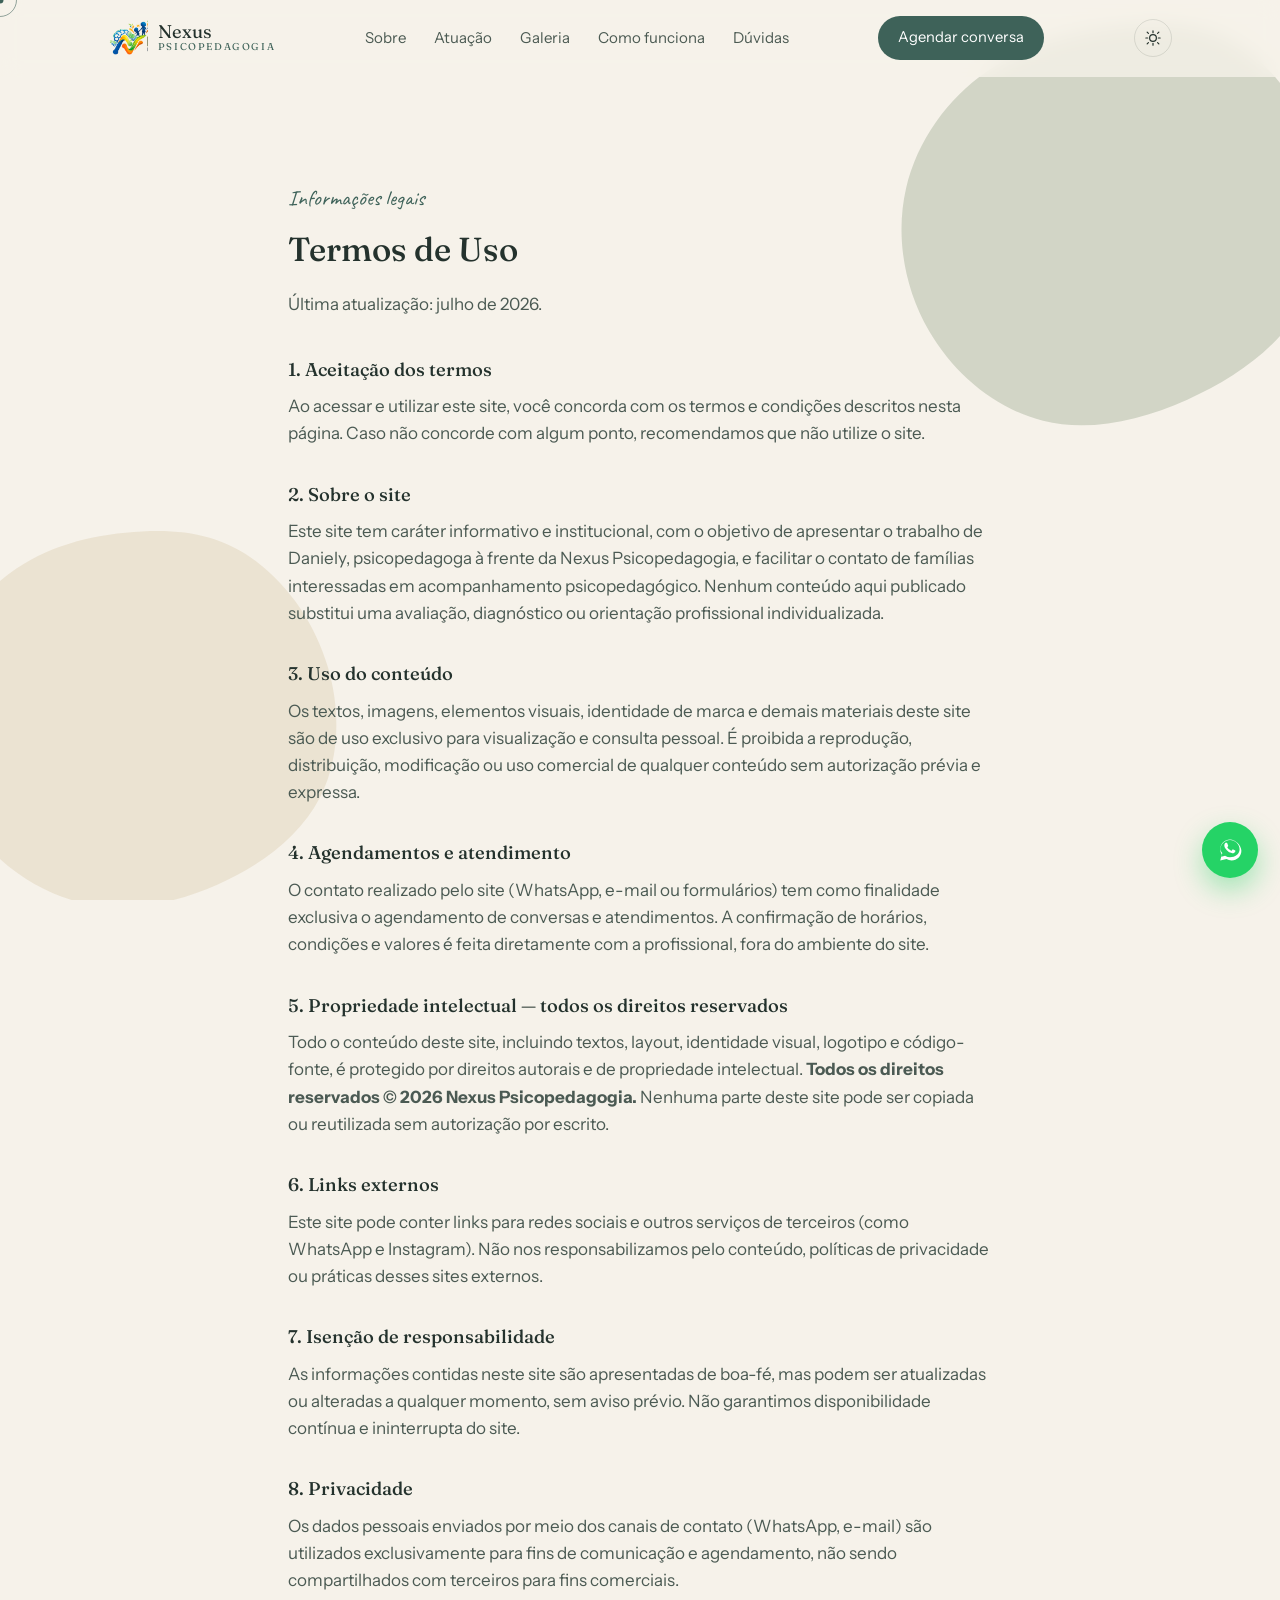
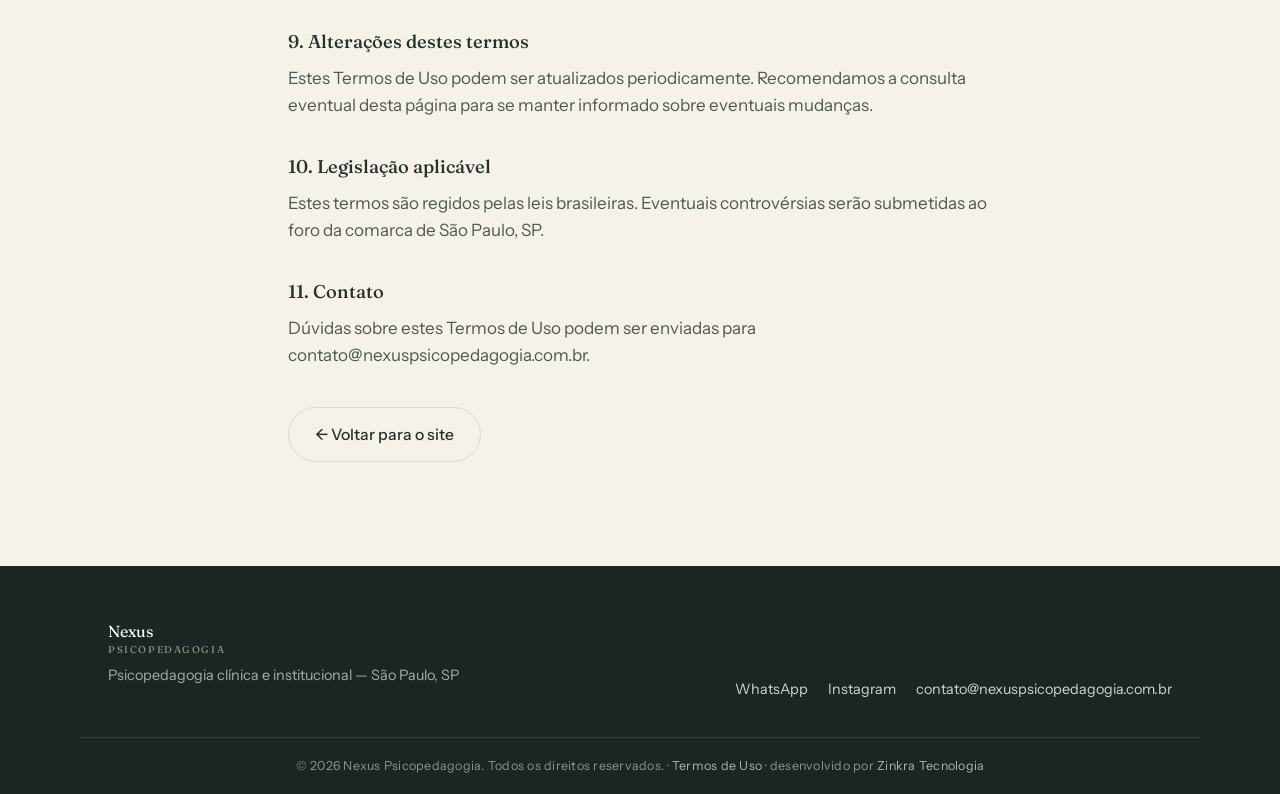
==== termos-de-uso.html @ b76c06e4 "Primeira versão do site institucional Nexus Psicopedagogia Landing page completa com Hero 3D (Three." ====
<!DOCTYPE html>
<html lang="pt-BR">
<head>
<meta charset="UTF-8">
<meta name="viewport" content="width=device-width, initial-scale=1.0">
<title>Termos de Uso | Nexus Psicopedagogia</title>
<meta name="description" content="Termos de uso e direitos reservados do site Nexus Psicopedagogia.">
<meta name="robots" content="index, follow">
<link rel="canonical" href="https://www.nexuspsicopedagogia.com.br/termos-de-uso.html">
<meta name="theme-color" content="#4F7A5E">

<meta property="og:type" content="website">
<meta property="og:site_name" content="Nexus Psicopedagogia">
<meta property="og:locale" content="pt_BR">
<meta property="og:url" content="https://www.nexuspsicopedagogia.com.br/termos-de-uso.html">
<meta property="og:title" content="Termos de Uso | Nexus Psicopedagogia">
<meta property="og:description" content="Termos de uso e direitos reservados do site Nexus Psicopedagogia.">
<meta property="og:image" content="https://www.nexuspsicopedagogia.com.br/assets/og-image.jpg">

<meta name="twitter:card" content="summary_large_image">
<meta name="twitter:title" content="Termos de Uso | Nexus Psicopedagogia">
<meta name="twitter:description" content="Termos de uso e direitos reservados do site Nexus Psicopedagogia.">
<meta name="twitter:image" content="https://www.nexuspsicopedagogia.com.br/assets/og-image.jpg">

<link rel="icon" type="image/png" sizes="32x32" href="assets/favicon-32.png">
<link rel="icon" type="image/png" sizes="16x16" href="assets/favicon-16.png">
<link rel="apple-touch-icon" sizes="180x180" href="assets/favicon-180.png">
<link rel="manifest" href="manifest.json">

<link rel="preconnect" href="https://fonts.googleapis.com">
<link rel="preconnect" href="https://fonts.gstatic.com" crossorigin>
<link href="https://fonts.googleapis.com/css2?family=Fraunces:ital,opsz,wght@0,9..144,300;0,9..144,500;0,9..144,600;1,9..144,500&family=Instrument+Sans:wght@400;500;600&family=Caveat:wght@500;600&display=swap" rel="stylesheet">
<link rel="stylesheet" href="style.css">
</head>
<body>
<a class="skip-link" href="#topo">Pular para o conteúdo</a>

<!-- PRELOADER -->
<div class="preloader" id="preloader">
  <img class="preloader-mark" src="assets/nexus-icon.png" width="88" height="80" alt="">
  <div class="preloader-bar"><span id="preloader-fill"></span></div>
</div>

<!-- custom cursor -->
<div class="cursor-dot" id="cursorDot" aria-hidden="true"></div>
<div class="cursor-ring" id="cursorRing" aria-hidden="true"></div>

<!-- scroll progress -->
<div class="scroll-progress" id="scrollProgress" aria-hidden="true"></div>
<div class="bg-shapes" aria-hidden="true">
  <svg class="blob blob-a" viewBox="0 0 200 200" xmlns="http://www.w3.org/2000/svg">
    <path fill="currentColor" d="M45,-58.5C57.7,-49.5,66.4,-34.5,69.9,-18.3C73.4,-2.1,71.7,15.3,63.6,29.1C55.5,42.9,41,53.1,25.1,60.2C9.2,67.3,-8.1,71.3,-23.9,67.4C-39.7,63.5,-54,51.7,-62.6,36.9C-71.2,22.1,-74.1,4.3,-70.4,-11.7C-66.7,-27.7,-56.4,-42,-43.1,-51.2C-29.8,-60.4,-14.9,-64.5,1.6,-66.5C18.1,-68.5,32.3,-67.5,45,-58.5Z" transform="translate(100 100)" />
  </svg>
  <svg class="blob blob-b" viewBox="0 0 200 200" xmlns="http://www.w3.org/2000/svg">
    <path fill="currentColor" d="M39.5,-51.5C50.9,-42.8,59.6,-29.9,63.8,-15.3C68,-0.7,67.7,15.6,60.9,28.7C54.1,41.8,40.8,51.7,26.1,58.2C11.4,64.7,-4.7,67.8,-19.9,64.3C-35.1,60.8,-49.4,50.7,-58.5,36.9C-67.6,23.1,-71.5,5.6,-68.4,-10.3C-65.3,-26.2,-55.2,-40.5,-42.1,-49.2C-29,-57.9,-14.5,-61,0.6,-61.8C15.7,-62.6,28.1,-60.2,39.5,-51.5Z" transform="translate(100 100)" />
  </svg>
</div>

<!-- NAV -->
<header class="nav" id="nav">
  <div class="nav-inner">
    <a class="brand" href="index.html">
      <span class="brand-mark">
        <img src="assets/nexus-icon.png" width="40" height="36" alt="Nexus Psicopedagogia">
      </span>
      <span class="brand-word">Nexus<em>psicopedagogia</em></span>
    </a>
    <nav class="nav-links">
      <a href="index.html#sobre">Sobre</a>
      <a href="index.html#atuacao">Atuação</a>
      <a href="index.html#galeria">Galeria</a>
      <a href="index.html#processo">Como funciona</a>
      <a href="index.html#duvidas">Dúvidas</a>
    </nav>
    <a class="nav-cta" href="https://wa.me/5500000000000" target="_blank" rel="noopener">Agendar conversa</a>
    <button class="theme-toggle" id="themeToggle" aria-label="Alternar modo escuro">
      <svg class="icon-sun" viewBox="0 0 24 24" width="18" height="18"><circle cx="12" cy="12" r="4.5" fill="none" stroke="currentColor" stroke-width="1.6"/><g stroke="currentColor" stroke-width="1.6" stroke-linecap="round"><path d="M12 2.5v2.4M12 19.1v2.4M4.2 4.2l1.7 1.7M18.1 18.1l1.7 1.7M2.5 12h2.4M19.1 12h2.4M4.2 19.8l1.7-1.7M18.1 5.9l1.7-1.7"/></g></svg>
      <svg class="icon-moon" viewBox="0 0 24 24" width="18" height="18"><path fill="currentColor" d="M20 14.5A8.5 8.5 0 019.5 4 8.5 8.5 0 1020 14.5z"/></svg>
    </button>
  </div>
</header>

<main id="topo">

  <!-- TERMOS DE USO -->
  <section class="section legal">
    <div class="section-inner narrow">
      <p class="eyebrow reveal">Informações legais</p>
      <h1 class="reveal">Termos de Uso</h1>
      <p class="reveal">Última atualização: julho de 2026.</p>

      <div class="legal-body reveal">
        <h3>1. Aceitação dos termos</h3>
        <p>Ao acessar e utilizar este site, você concorda com os termos e condições descritos
        nesta página. Caso não concorde com algum ponto, recomendamos que não utilize o site.</p>

        <h3>2. Sobre o site</h3>
        <p>Este site tem caráter informativo e institucional, com o objetivo de apresentar o
        trabalho de Daniely, psicopedagoga à frente da Nexus Psicopedagogia, e facilitar o contato de famílias interessadas em
        acompanhamento psicopedagógico. Nenhum conteúdo aqui publicado substitui uma avaliação,
        diagnóstico ou orientação profissional individualizada.</p>

        <h3>3. Uso do conteúdo</h3>
        <p>Os textos, imagens, elementos visuais, identidade de marca e demais materiais deste
        site são de uso exclusivo para visualização e consulta pessoal. É proibida a reprodução,
        distribuição, modificação ou uso comercial de qualquer conteúdo sem autorização prévia e
        expressa.</p>

        <h3>4. Agendamentos e atendimento</h3>
        <p>O contato realizado pelo site (WhatsApp, e-mail ou formulários) tem como finalidade
        exclusiva o agendamento de conversas e atendimentos. A confirmação de horários,
        condições e valores é feita diretamente com a profissional, fora do ambiente do site.</p>

        <h3>5. Propriedade intelectual — todos os direitos reservados</h3>
        <p>Todo o conteúdo deste site, incluindo textos, layout, identidade visual, logotipo e
        código-fonte, é protegido por direitos autorais e de propriedade intelectual.
        <strong>Todos os direitos reservados © 2026 Nexus Psicopedagogia.</strong> Nenhuma parte
        deste site pode ser copiada ou reutilizada sem autorização por escrito.</p>

        <h3>6. Links externos</h3>
        <p>Este site pode conter links para redes sociais e outros serviços de terceiros (como
        WhatsApp e Instagram). Não nos responsabilizamos pelo conteúdo, políticas de privacidade
        ou práticas desses sites externos.</p>

        <h3>7. Isenção de responsabilidade</h3>
        <p>As informações contidas neste site são apresentadas de boa-fé, mas podem ser
        atualizadas ou alteradas a qualquer momento, sem aviso prévio. Não garantimos
        disponibilidade contínua e ininterrupta do site.</p>

        <h3>8. Privacidade</h3>
        <p>Os dados pessoais enviados por meio dos canais de contato (WhatsApp, e-mail) são
        utilizados exclusivamente para fins de comunicação e agendamento, não sendo
        compartilhados com terceiros para fins comerciais.</p>

        <h3>9. Alterações destes termos</h3>
        <p>Estes Termos de Uso podem ser atualizados periodicamente. Recomendamos a consulta
        eventual desta página para se manter informado sobre eventuais mudanças.</p>

        <h3>10. Legislação aplicável</h3>
        <p>Estes termos são regidos pelas leis brasileiras. Eventuais controvérsias serão
        submetidas ao foro da comarca de São Paulo, SP.</p>

        <h3>11. Contato</h3>
        <p>Dúvidas sobre estes Termos de Uso podem ser enviadas para
        <a href="mailto:contato@nexuspsicopedagogia.com.br">contato@nexuspsicopedagogia.com.br</a>.</p>
      </div>

      <a class="btn btn-ghost reveal" href="index.html">← Voltar para o site</a>
    </div>
  </section>

</main>

<footer class="footer">
  <div class="section-inner footer-inner">
    <div>
      <span class="brand-word small">Nexus<em>psicopedagogia</em></span>
      <p>Psicopedagogia clínica e institucional — São Paulo, SP</p>
    </div>
    <div class="footer-contact">
      <a href="https://wa.me/5500000000000" target="_blank" rel="noopener">WhatsApp</a>
      <a href="https://www.instagram.com/daniely.psicopedagoga/" target="_blank" rel="noopener">Instagram</a>
      <a href="mailto:contato@nexuspsicopedagogia.com.br">contato@nexuspsicopedagogia.com.br</a>
    </div>
  </div>
  <div class="footer-credit">
    © 2026 Nexus Psicopedagogia. Todos os direitos reservados. · <a href="termos-de-uso.html">Termos de Uso</a> · desenvolvido por <a href="https://zinkra.com.br" target="_blank" rel="noopener">Zinkra Tecnologia</a>
  </div>
</footer>

<a class="wa-float" href="https://wa.me/5500000000000" target="_blank" rel="noopener" aria-label="Conversar no WhatsApp">
  <svg viewBox="0 0 32 32" width="26" height="26" fill="currentColor"><path d="M16 3C9.4 3 4 8.4 4 15c0 2.4.7 4.6 1.9 6.5L4 29l7.7-1.8c1.9 1 4 1.6 6.3 1.6 6.6 0 12-5.4 12-12S22.6 3 16 3zm0 21.8c-2 0-3.9-.5-5.6-1.5l-.4-.2-4.6 1.1 1.1-4.5-.3-.4C4.9 17.6 4.2 15.9 4.2 15 4.2 9.1 9.6 3.7 16 3.7S27.8 9.1 27.8 15 22.4 24.8 16 24.8zm6.3-8.4c-.3-.2-2-1-2.3-1.1-.3-.1-.5-.2-.8.2-.2.3-.9 1.1-1.1 1.3-.2.2-.4.3-.7.1-.3-.2-1.4-.5-2.7-1.7-1-.9-1.7-2-1.9-2.3-.2-.3 0-.5.1-.7.1-.1.3-.4.5-.6.2-.2.2-.3.3-.6.1-.2 0-.5 0-.7-.1-.2-.8-1.9-1.1-2.6-.3-.7-.6-.6-.8-.6h-.7c-.2 0-.6.1-.9.4-.3.3-1.2 1.2-1.2 2.9s1.2 3.4 1.4 3.6c.2.2 2.4 3.7 5.8 5.1.8.3 1.4.6 1.9.7.8.3 1.5.2 2.1.1.6-.1 2-.8 2.2-1.6.3-.8.3-1.5.2-1.6-.1-.2-.3-.2-.6-.4z"/></svg>
</a>

<button class="to-top" id="toTop" aria-label="Voltar ao topo">
  <svg viewBox="0 0 40 40" width="44" height="44" class="to-top-ring">
    <circle cx="20" cy="20" r="17.5" fill="none" stroke="rgba(36,50,45,.12)" stroke-width="2"/>
    <circle cx="20" cy="20" r="17.5" fill="none" stroke="currentColor" stroke-width="2" id="toTopProgress" stroke-linecap="round" transform="rotate(-90 20 20)"/>
  </svg>
  <svg class="to-top-arrow" viewBox="0 0 24 24" width="16" height="16"><path fill="none" stroke="currentColor" stroke-width="2" stroke-linecap="round" stroke-linejoin="round" d="M12 19V5M5 12l7-7 7 7"/></svg>
</button>

<script src="script.js"></script>
</body>
</html>
---- style.css ----
/* =========================================================
   Daniely Psicopedagoga — Design tokens
   Color: cream #F6F2EA · ink #253530 · slate teal #3E6259
          eucalipto #4F7A5E · sage #8FA084 · sand #E7DCC6
   Type: Fraunces (display) + Instrument Sans (body) + Caveat (signature)
   ========================================================= */

:root{
  --cream: #F6F2EA;
  --paper: #FBF8F2;
  --ink: #24322D;
  --ink-soft: #4B5A53;
  --teal: #3E6259;
  --eucalipto: #4F7A5E;
  --sage: #8FA084;
  --sand: #E7DCC6;
  --sand-deep: #D8C8A6;
  --line: rgba(36,50,45,0.12);

  /* fixed-dark tokens: stay dark regardless of light/dark toggle,
     used for bands that always carry light text (footer, CTA) */
  --fixed-dark-bg: #24322D;
  --fixed-dark-bg-2: #1B2622;
  --fixed-accent: #3E6259;

  --display: "Fraunces", "Iowan Old Style", serif;
  --body: "Instrument Sans", "Helvetica Neue", Arial, sans-serif;
  --hand: "Caveat", cursive;

  --container: 1120px;
  --radius: 22px;
}

*{ box-sizing:border-box; }
html{ scroll-behavior:smooth; }
body{
  margin:0;
  background:var(--cream);
  color:var(--ink);
  font-family:var(--body);
  font-size:17px;
  line-height:1.6;
  -webkit-font-smoothing:antialiased;
}
img,svg{ display:block; max-width:100%; }
a{ color:inherit; text-decoration:none; }
ul,ol{ margin:0; padding:0; list-style:none; }
h1,h2,h3{ font-family:var(--display); color:var(--ink); margin:0 0 .5em; font-weight:500; }
p{ margin:0 0 1em; color:var(--ink-soft); }

.section-inner{ max-width:var(--container); margin:0 auto; padding:0 28px; }
.section-inner.narrow{ max-width:760px; }
.section-inner.center{ text-align:center; }
.section{ padding:104px 0; position:relative; }
.section-tint{ background:var(--paper); }

.eyebrow{
  font-family:var(--hand);
  font-size:1.35rem;
  color:var(--teal);
  margin:0 0 .3em;
}
.eyebrow.center{ text-align:center; }
h1, h2{ font-size:clamp(1.7rem, 2.6vw, 2.5rem); max-width:640px; }
.center h2{ margin-left:auto; margin-right:auto; }

.skip-link{
  position:absolute; left:12px; top:-60px; z-index:300;
  background:var(--teal); color:#fff; padding:12px 20px; border-radius:10px;
  font-size:.9rem; transition:top .2s ease;
}
.skip-link:focus{ top:12px; }

/* ---------- legal pages (termos de uso) ---------- */
.legal-body{ margin-top:36px; }
.legal-body h3{ font-size:1.15rem; margin-top:32px; }
.legal-body h3:first-child{ margin-top:0; }
.legal .btn-ghost{ display:inline-block; margin-top:20px; }

/* ---------- reveal-on-scroll ---------- */
.reveal{
  opacity:0;
  transform:translateY(28px) scale(.97);
  transition:opacity .8s cubic-bezier(.16,1,.3,1), transform .8s cubic-bezier(.16,1,.3,1);
}
.reveal.visible{ opacity:1; transform:none; }
@media (prefers-reduced-motion: reduce){
  .reveal{ opacity:1; transform:none; transition:none; }
}

/* ---------- cursor glow ---------- */
.cursor-glow{
  position:fixed; width:420px; height:420px; border-radius:50%;
  background:radial-gradient(circle, rgba(143,160,132,.22) 0%, rgba(143,160,132,0) 70%);
  pointer-events:none; z-index:5; transform:translate(-50%,-50%);
  left:var(--gx,50%); top:var(--gy,50%);
  transition:opacity .4s ease; opacity:0;
}
.cursor-glow.active{ opacity:1; }
@media (max-width:900px){ .cursor-glow{ display:none; } }

/* ---------- ambient blobs ---------- */
.bg-shapes{ position:fixed; inset:0; z-index:-1; overflow:hidden; pointer-events:none; }
.blob{ position:absolute; width:46vw; max-width:640px; opacity:.35; animation:drift 22s ease-in-out infinite; }
.blob-a{ color:var(--sage); top:-8%; right:-10%; }
.blob-b{ color:var(--sand-deep); bottom:-12%; left:-12%; animation-duration:28s; animation-delay:-6s; }
@keyframes drift{
  0%,100%{ transform:translate(0,0) scale(1); }
  50%{ transform:translate(-3%, 4%) scale(1.05); }
}

/* ---------- nav ---------- */
.nav{
  position:sticky; top:0; z-index:50;
  background:rgba(246,242,234,0.78);
  backdrop-filter:blur(10px);
  border-bottom:1px solid transparent;
  transition:border-color .3s ease, box-shadow .3s ease;
}
.nav.scrolled{ border-color:var(--line); box-shadow:0 6px 24px rgba(36,50,45,.06); }
.nav-inner{
  max-width:var(--container); margin:0 auto; padding:16px 28px;
  display:flex; align-items:center; justify-content:space-between; gap:24px;
}
.brand{ display:flex; align-items:center; gap:10px; color:var(--teal); }
.brand-mark{ flex:none; display:flex; }
.brand-mark img{ height:36px; width:auto; display:block; }
.brand-word{ font-family:var(--display); font-size:1.15rem; color:var(--ink); line-height:1.1; }
.brand-word em{ display:block; font-style:normal; font-size:.62rem; letter-spacing:.16em; text-transform:uppercase; color:var(--teal); }
.brand-word.small{ font-size:1rem; }

.nav-links{ display:flex; gap:28px; }
.nav-links a{ font-size:.94rem; color:var(--ink-soft); position:relative; }
.nav-links a:hover{ color:var(--teal); }

.nav-cta{
  background:var(--teal); color:#fff; padding:10px 20px; border-radius:999px;
  font-size:.92rem; white-space:nowrap; transition:background .25s ease, transform .25s ease;
}
.nav-cta:hover{ background:var(--eucalipto); transform:translateY(-1px); }

@media (max-width:800px){
  .nav-links{ display:none; }
}

/* ---------- buttons ---------- */
.btn{
  display:inline-flex; align-items:center; gap:8px;
  padding:14px 26px; border-radius:999px; font-size:.98rem; font-weight:500;
  transition:transform .25s ease, background .25s ease, box-shadow .25s ease;
}
.btn-primary{ background:var(--teal); color:#fff; box-shadow:0 10px 24px rgba(62,98,89,.25); }
.btn-primary:hover{ background:var(--eucalipto); transform:translateY(-2px); }
.btn-ghost{ color:var(--ink); border:1px solid var(--line); background:transparent; }
.btn-ghost:hover{ border-color:var(--teal); color:var(--teal); }

/* ---------- hero ---------- */
.hero{
  padding:120px 0 90px;
  max-width:var(--container); margin:0 auto; padding-left:28px; padding-right:28px;
  display:grid; grid-template-columns:1.15fr .85fr; gap:40px; align-items:center;
}
.hero-inner{ max-width:560px; }
.hero-logo{ width:180px; height:auto; margin-bottom:22px; }
.hero-title{
  font-size:clamp(2.3rem, 4.4vw, 3.6rem);
  line-height:1.12;
  letter-spacing:-.01em;
}
.underline-wrap{ position:relative; display:inline-block; color:var(--teal); font-style:italic; }
.pen-underline{ position:absolute; left:0; bottom:-6px; width:100%; height:14px; overflow:visible; }
.pen-underline path{
  fill:none; stroke:var(--sand-deep); stroke-width:6; stroke-linecap:round;
  stroke-dasharray:400; stroke-dashoffset:400;
  animation:draw 1.4s .5s ease forwards;
}
@keyframes draw{ to{ stroke-dashoffset:0; } }

.hero-sub{ font-size:1.08rem; max-width:480px; margin-top:18px; }
.hero-actions{ display:flex; gap:14px; margin-top:30px; flex-wrap:wrap; }

.hero-figure{ position:relative; height:400px; perspective:1000px; }
.hero-3d{ position:absolute; inset:-40px -20px; width:calc(100% + 40px); height:calc(100% + 80px); }
.tilt{ transform-style:preserve-3d; will-change:transform; transition:transform .15s ease-out, box-shadow .3s ease; }
.figure-card{
  position:absolute; background:rgba(251,248,242,.92); border:1px solid var(--line);
  border-radius:16px; padding:16px 20px; box-shadow:0 18px 40px rgba(36,50,45,.1);
  backdrop-filter:blur(6px); animation:float 6s ease-in-out infinite;
}
.figure-card .figure-label{ font-family:var(--display); font-size:.95rem; color:var(--ink); }
.figure-line{ display:block; width:70px; height:3px; background:var(--sage); border-radius:2px; margin-top:10px; }
.figure-card-1{ top:6%; left:6%; animation-delay:0s; }
.figure-card-2{ top:42%; right:2%; animation-delay:1.4s; }
.figure-card-3{ bottom:4%; left:18%; animation-delay:2.6s; }
@keyframes float{ 0%,100%{ transform:translateY(0);} 50%{ transform:translateY(-10px);} }

@media (max-width:900px){
  .hero{ grid-template-columns:1fr; padding-top:60px; }
  .hero-figure{ display:none; }
}

/* ---------- marquee ribbon ---------- */
.marquee{
  background:var(--eucalipto); color:var(--cream);
  overflow:hidden; padding:16px 0;
  margin:0 0 20px;
}
.marquee-track{
  display:flex; align-items:center; gap:18px; white-space:nowrap; width:max-content;
  animation:marquee 130s linear infinite;
  font-family:var(--display); font-style:italic; font-size:1.15rem;
}
.marquee-track .dot{ color:var(--sand); font-style:normal; }
@keyframes marquee{
  from{ transform:translateX(0); }
  to{ transform:translateX(-50%); }
}
.marquee:hover .marquee-track{ animation-play-state:paused; }
@media (prefers-reduced-motion: reduce){
  .marquee-track{ animation:none; }
}

/* ---------- split (sobre) ---------- */
.split{ display:grid; grid-template-columns:.85fr 1.15fr; gap:56px; align-items:center; }
.portrait-frame{ position:relative; }
.portrait-placeholder{
  aspect-ratio:4/5; border-radius:var(--radius);
  background:linear-gradient(160deg, var(--sand) 0%, var(--sage) 100%);
  display:flex; align-items:center; justify-content:center;
  color:rgba(36,50,45,.55); font-family:var(--display); font-size:1.1rem; text-align:center;
}
.frame-underline{ position:absolute; bottom:-16px; right:8%; width:70%; height:18px; color:var(--teal); }
.frame-underline path{ fill:none; stroke:currentColor; stroke-width:4; stroke-linecap:round; }

.credentials{ margin-top:22px; display:flex; flex-direction:column; gap:10px; }
.credentials li{
  padding-left:26px; position:relative; color:var(--ink-soft); font-size:.96rem;
}
.credentials li::before{
  content:""; position:absolute; left:0; top:.5em; width:14px; height:2px; background:var(--eucalipto);
}

@media (max-width:860px){
  .split{ grid-template-columns:1fr; }
}

/* ---------- cards (atuação) ---------- */
.cards{ margin-top:48px; display:grid; grid-template-columns:repeat(2,1fr); gap:20px; perspective:1200px; }
.card{
  background:var(--paper); border:1px solid var(--line); border-radius:18px;
  padding:28px 26px; transform-style:preserve-3d; will-change:transform;
  transition:transform .15s ease-out, box-shadow .3s ease;
}
.card:hover{ box-shadow:0 22px 44px rgba(36,50,45,.14); }
.card-index{
  display:block; font-family:var(--display); font-size:1.08rem; color:var(--teal); margin-bottom:10px;
  transform:translateZ(18px);
}
.card p{ margin:0; font-size:.95rem; transform:translateZ(10px); }

@media (max-width:700px){ .cards{ grid-template-columns:1fr; } }

/* ---------- process ---------- */
.process{ margin-top:52px; display:flex; flex-direction:column; gap:0; max-width:720px; margin-left:auto; margin-right:auto; }
.process-step{
  display:grid; grid-template-columns:64px 1fr; gap:22px; padding:26px 0;
  border-top:1px solid var(--line);
}
.process-step:last-child{ border-bottom:1px solid var(--line); }
.step-num{ font-family:var(--display); font-size:1.6rem; color:var(--sage); }
.process-step h3{ font-size:1.1rem; margin-bottom:6px; }
.process-step p{ margin:0; font-size:.95rem; }

/* ---------- quotes ---------- */
.quotes{ margin-top:44px; display:grid; grid-template-columns:1fr 1fr; gap:24px; }
.quote{
  background:var(--paper); border-radius:18px; padding:30px 28px; border:1px solid var(--line);
}
.quote p{ font-family:var(--display); font-size:1.12rem; color:var(--ink); font-style:italic; margin-bottom:14px; }
.quote cite{ font-size:.82rem; color:var(--ink-soft); font-style:normal; }
.quote-note{ text-align:center; font-size:.78rem; color:var(--ink-soft); margin-top:18px; opacity:.75; }
@media (max-width:760px){ .quotes{ grid-template-columns:1fr; } }

/* ---------- FAQ ---------- */
.faq{ margin-top:40px; display:flex; flex-direction:column; gap:12px; }
.faq-item{
  background:var(--paper); border:1px solid var(--line); border-radius:14px; padding:18px 22px;
}
.faq-item summary{
  cursor:pointer; font-family:var(--display); font-size:1.02rem; color:var(--ink);
  list-style:none; display:flex; justify-content:space-between; align-items:center; gap:12px;
}
.faq-item summary::-webkit-details-marker{ display:none; }
.faq-item summary::after{
  content:"+"; color:var(--teal); font-size:1.3rem; transition:transform .25s ease; flex:none;
}
.faq-item[open] summary::after{ transform:rotate(45deg); }
.faq-item p{ margin:14px 0 0; font-size:.95rem; }

/* ---------- CTA final ---------- */
.cta-final{
  padding:110px 0; text-align:center; background:var(--fixed-accent); color:#fff;
  background-image:radial-gradient(circle at 20% 20%, rgba(255,255,255,.06), transparent 40%);
}
.cta-final h2{ color:#fff; margin-left:auto; margin-right:auto; }
.cta-final p{ color:rgba(255,255,255,.82); margin-bottom:28px; }
.cta-final .btn-primary{ background:#fff; color:var(--fixed-accent); box-shadow:none; }
.cta-final .btn-primary:hover{ background:var(--sand); }

/* ---------- footer ---------- */
.footer{ background:var(--fixed-dark-bg-2); color:rgba(255,255,255,.72); padding:52px 0 0; }
.footer-inner{
  display:flex; justify-content:space-between; flex-wrap:wrap; gap:24px; padding-bottom:36px;
  border-bottom:1px solid rgba(255,255,255,.1);
}
.footer .brand-word{ color:#fff; }
.footer .brand-word em{ color:var(--sage); }
.footer p{ color:rgba(255,255,255,.62); margin-top:8px; font-size:.9rem; }
.footer-contact{ display:flex; gap:20px; flex-wrap:wrap; align-self:flex-end; }
.footer-contact a{ font-size:.9rem; color:rgba(255,255,255,.8); }
.footer-contact a:hover{ color:#fff; }
.footer-credit{
  text-align:center; font-size:.78rem; color:rgba(255,255,255,.5);
  padding:18px 0; letter-spacing:.02em;
}
.footer-credit a{ color:rgba(255,255,255,.65); transition:color .2s ease; }
.footer-credit a:hover{ color:#fff; }

/* ---------- WhatsApp float button ---------- */
.wa-float{
  position:fixed; right:22px; bottom:22px; z-index:60;
  width:56px; height:56px; border-radius:50%;
  background:#25D366; color:#fff; display:flex; align-items:center; justify-content:center;
  box-shadow:0 12px 28px rgba(37,211,102,.4);
  animation:pulse 2.6s ease-in-out infinite;
}
@keyframes pulse{
  0%,100%{ box-shadow:0 12px 28px rgba(37,211,102,.4); }
  50%{ box-shadow:0 12px 28px rgba(37,211,102,.7); }
}

@media (max-width:600px){
  .section{ padding:72px 0; }
  .hero{ padding-top:44px; }
}

/* =========================================================
   PREMIUM LAYER — preloader, cursor, dark mode, carousel,
   magnetic buttons, scroll progress, timeline, back-to-top
   ========================================================= */

/* ---------- dark mode tokens ---------- */
html.dark{
  --cream: #1B2622;
  --paper: #202E29;
  --ink: #F3EFE6;
  --ink-soft: #B9C4BC;
  --teal: #8FC9B8;
  --eucalipto: #7FBFA0;
  --sage: #9CC0A0;
  --sand: #E7DCC6;
  --sand-deep: #C9B98F;
  --line: rgba(243,239,230,0.12);
}
html.dark body{ background:var(--cream); }
html.dark .nav{ background:rgba(27,38,34,0.78); }
html.dark .btn-ghost{ border-color:rgba(243,239,230,.2); }
html.dark .figure-card{ background:rgba(32,46,41,.88); }
html{ transition:background .4s ease; }
body, .nav, .card, .figure-card, .faq-item, .quote, .footer{
  transition:background-color .4s ease, color .4s ease, border-color .4s ease;
}

.theme-toggle{
  width:38px; height:38px; border-radius:50%; border:1px solid var(--line);
  background:transparent; color:var(--ink); display:flex; align-items:center; justify-content:center;
  cursor:pointer; flex:none; transition:border-color .25s ease, transform .3s ease;
}
.theme-toggle:hover{ border-color:var(--teal); transform:rotate(15deg); }
.icon-moon{ display:none; }
html.dark .icon-sun{ display:none; }
html.dark .icon-moon{ display:block; }

/* ---------- preloader ---------- */
.preloader{
  position:fixed; inset:0; z-index:200; background:var(--cream);
  display:flex; flex-direction:column; align-items:center; justify-content:center; gap:22px;
  transition:opacity .6s ease, visibility .6s ease;
}
.preloader.done{ opacity:0; visibility:hidden; pointer-events:none; }
.preloader-mark{
  width:88px; height:auto; opacity:0; transform:scale(.8);
  animation:preloader-pop .7s cubic-bezier(.2,.9,.3,1.3) forwards;
}
@keyframes preloader-pop{ to{ opacity:1; transform:scale(1); } }
.preloader-bar{ width:160px; height:2px; background:var(--line); border-radius:2px; overflow:hidden; }
.preloader-bar span{ display:block; height:100%; width:0%; background:var(--teal); transition:width .2s ease; }

/* ---------- custom cursor ---------- */
.cursor-dot, .cursor-ring{
  position:fixed; top:0; left:0; border-radius:50%; pointer-events:none; z-index:150;
  transform:translate(-50%,-50%); mix-blend-mode:normal;
}
.cursor-dot{ width:7px; height:7px; background:var(--teal); transition:opacity .2s ease; }
.cursor-ring{
  width:34px; height:34px; border:1.4px solid var(--teal); opacity:.55;
  transition:width .2s ease, height .2s ease, opacity .2s ease, border-color .2s ease, background .2s ease;
}
.cursor-ring.hovering{ width:56px; height:56px; background:rgba(143,160,132,.12); opacity:.9; }
@media (max-width:900px), (hover:none){
  .cursor-dot, .cursor-ring{ display:none; }
}
@media (min-width:901px) and (hover:hover){
  html, a, button{ cursor:none; }
}

/* ---------- scroll progress bar ---------- */
.scroll-progress{
  position:fixed; top:0; left:0; height:3px; width:0%; z-index:120;
  background:linear-gradient(90deg, var(--teal), var(--sage));
  transition:width .1s linear;
}

/* ---------- magnetic buttons ---------- */
.magnetic{ transition:transform .25s cubic-bezier(.2,.9,.3,1.3), background .25s ease, box-shadow .25s ease; }

/* ---------- quotes carousel ---------- */
.quotes-carousel{ margin-top:44px; position:relative; overflow:hidden; }
.quotes-track{ display:flex; transition:transform .6s cubic-bezier(.65,0,.35,1); }
.quotes-track .quote{
  flex:0 0 100%; max-width:640px; margin:0 auto; background:var(--paper);
  border-radius:20px; padding:40px 44px; border:1px solid var(--line); text-align:center;
}
.quote-mark{ color:var(--sage); margin:0 auto 14px; }
.quotes-track .quote p{
  font-family:var(--display); font-size:1.25rem; color:var(--ink); font-style:italic; margin-bottom:16px;
}
.quotes-track .quote cite{ font-size:.82rem; color:var(--ink-soft); font-style:normal; }
.quotes-dots{ display:flex; justify-content:center; gap:10px; margin-top:26px; }
.quotes-dots button{
  width:9px; height:9px; border-radius:50%; border:none; background:var(--line); cursor:pointer;
  transition:background .25s ease, transform .25s ease;
}
.quotes-dots button.active{ background:var(--teal); transform:scale(1.3); }

/* ---------- gallery feature carousel ---------- */
.gallery-feature{
  position:relative; margin-top:36px; border-radius:var(--radius); overflow:hidden;
  width:100%; height:clamp(320px, 60vh, 560px);
  background:var(--paper); box-shadow:0 24px 60px rgba(36,50,45,.18);
}
.gallery-feature-track{ position:relative; width:100%; height:100%; }
.gallery-slide{
  position:absolute; inset:0; margin:0; overflow:hidden;
  opacity:0; transition:opacity .25s ease; z-index:0;
}
.gallery-slide.is-active{ opacity:1; z-index:1; }
.gallery-slide img{
  width:100%; height:100%; object-fit:cover; object-position:center 22%; display:block;
  transform:scale(1.02); transition:transform 6.5s ease-out;
}
.gallery-slide.is-active img{ transform:scale(1.1); }

/* three different "pencil scratch" wipe transitions, cycled by JS */
.gallery-slide.is-active.wipe-h{ animation:wipe-h .9s cubic-bezier(.65,0,.35,1) both; }
.gallery-slide.is-active.wipe-d{ animation:wipe-d .9s cubic-bezier(.65,0,.35,1) both; }
.gallery-slide.is-active.wipe-c{ animation:wipe-c .9s cubic-bezier(.65,0,.35,1) both; }
@keyframes wipe-h{
  from{ clip-path:inset(0 100% 0 0); }
  to{ clip-path:inset(0 0 0 0); }
}
@keyframes wipe-d{
  from{ clip-path:polygon(0% 0%, 0% 0%, -25% 100%, -25% 100%); }
  to{ clip-path:polygon(0% 0%, 125% 0%, 100% 100%, -25% 100%); }
}
@keyframes wipe-c{
  from{ clip-path:circle(0% at 50% 50%); }
  to{ clip-path:circle(150% at 50% 50%); }
}

/* little pencil "scribble" that scratches across during each transition */
.gallery-scratch{ position:absolute; inset:0; width:100%; height:100%; z-index:2; pointer-events:none; }
.gallery-scratch path{
  fill:none; stroke:rgba(255,255,255,.9); stroke-width:2.4;
  stroke-linecap:round; stroke-linejoin:round;
  stroke-dasharray:100; stroke-dashoffset:100; opacity:0;
  filter:drop-shadow(0 0 3px rgba(24,32,28,.5));
}
.gallery-scratch.play-h .scratch-h,
.gallery-scratch.play-d .scratch-d,
.gallery-scratch.play-c .scratch-c{
  animation:scratch-draw .75s ease-out forwards;
}
@keyframes scratch-draw{
  0%   { stroke-dashoffset:100; opacity:.95; }
  65%  { stroke-dashoffset:0; opacity:.95; }
  100% { stroke-dashoffset:0; opacity:0; }
}

.gallery-feature::after{
  content:""; position:absolute; inset:0; pointer-events:none; z-index:1;
  background:linear-gradient(0deg, rgba(24,32,28,.35) 0%, rgba(24,32,28,0) 30%);
}
.gallery-feature .gallery-arrow{
  position:absolute; top:calc(50% - 20px); transform:translateY(-50%); z-index:3;
  width:44px; height:44px; border-radius:50%; border:1px solid rgba(255,255,255,.5);
  background:rgba(24,32,28,.35); color:#fff; font-size:1.4rem; line-height:1; cursor:pointer;
  display:flex; align-items:center; justify-content:center; backdrop-filter:blur(3px);
  transition:background .2s ease, transform .2s ease;
}
.gallery-feature .gallery-arrow:hover{ background:var(--teal); transform:translateY(-50%) scale(1.08); }
.gallery-feature .gallery-prev{ left:16px; }
.gallery-feature .gallery-next{ right:16px; }
.gallery-progress{
  position:absolute; left:16px; right:16px; bottom:14px; height:3px; z-index:3;
  background:rgba(255,255,255,.3); border-radius:2px; overflow:hidden;
}
.gallery-progress span{ display:block; height:100%; width:0%; background:#fff; border-radius:2px; }
.gallery-progress span.run{ animation:gallery-fill 5.5s linear forwards; }
.gallery-feature:hover .gallery-progress span.run{ animation-play-state:paused; }
@keyframes gallery-fill{ from{ width:0%; } to{ width:100%; } }
.gallery-dots{ display:flex; justify-content:center; gap:10px; margin-top:20px; }
.gallery-dots button{
  width:9px; height:9px; border-radius:50%; border:none; background:var(--line); cursor:pointer;
  transition:background .25s ease, transform .25s ease;
}
.gallery-dots button.active{ background:var(--teal); transform:scale(1.3); }
@media (max-width:760px){
  .gallery-feature{ height:clamp(280px, 52vh, 440px); margin-top:28px; }
}
@media (prefers-reduced-motion: reduce){
  .gallery-slide img{ transition:none; }
  .gallery-slide.is-active img{ transform:scale(1.02); }
  .gallery-slide.is-active.wipe-h,
  .gallery-slide.is-active.wipe-d,
  .gallery-slide.is-active.wipe-c{ animation:none; clip-path:none; }
  .gallery-scratch path{ animation:none !important; opacity:0; }
  .gallery-progress span.run{ animation:none; width:100%; }
}
@media (max-width:760px){
  .gallery-feature{ aspect-ratio:4/5; max-height:520px; }
  .gallery-feature .gallery-arrow{ width:38px; height:38px; font-size:1.2rem; }
}

/* ---------- hand-drawn scroll doodles ---------- */
.hero, .footer, .cta-final{ position:relative; }
.doodle{
  position:absolute; width:64px; height:64px; pointer-events:none; z-index:1;
  color:var(--sand-deep);
}
html.dark .doodle{ color:var(--sage); }
.doodle path{
  fill:none; stroke:currentColor; stroke-width:3;
  stroke-linecap:round; stroke-linejoin:round;
  stroke-dasharray:100; stroke-dashoffset:100;
  opacity:0;
}
/* once revealed, the line keeps drawing itself, fading out and redrawing in an endless loop */
.doodle.seen path{
  animation:doodle-draw 7.5s ease-in-out infinite;
}
@keyframes doodle-draw{
  0%   { stroke-dashoffset:100; opacity:0; }
  8%   { opacity:.8; }
  40%  { stroke-dashoffset:0; opacity:.8; }
  62%  { stroke-dashoffset:0; opacity:.8; }
  85%  { opacity:0; }
  100% { stroke-dashoffset:-100; opacity:0; }
}
/* stagger duration/delay so doodles never all draw in sync */
.doodle-v1.seen path{ animation-duration:7.5s; animation-delay:0s; }
.doodle-v2.seen path{ animation-duration:9s; animation-delay:-3s; }
.doodle-v3.seen path{ animation-duration:6.4s; animation-delay:-1.6s; }
.doodle-v4.seen path{ animation-duration:8.2s; animation-delay:-4.8s; }
.doodle-rainbow.seen path:nth-child(2){ animation-delay:-.4s; }
.doodle-rainbow.seen path:nth-child(3){ animation-delay:-.8s; }

/* shape sizing */
.doodle-sparkle{ width:52px; height:52px; }
.doodle-arrow{ width:82px; height:82px; }
.doodle-cloud{ width:82px; height:62px; }
.doodle-rainbow{ width:120px; height:64px; }
.doodle-sun{ width:58px; height:58px; }
.doodle-flower{ width:56px; height:56px; }
.doodle-book{ width:64px; height:48px; }

/* light variant for doodles sitting on dark backgrounds (footer, CTA) */
.doodle-light{ color:rgba(255,255,255,.55); }

/* ---- placement, one bespoke spot per doodle instance ---- */
.doodle-hero-1{ top:16%; left:2%; transform:rotate(-6deg); }

.doodle-sobre-1{ top:4%; right:5%; transform:rotate(-8deg); }
.doodle-sobre-2{ bottom:6%; left:2%; transform:rotate(6deg); }

.doodle-atuacao-1{ top:10%; left:2%; transform:rotate(8deg); }
.doodle-atuacao-2{ top:10%; right:3%; transform:rotate(-5deg); }

.doodle-galeria-1{ top:6%; right:3%; transform:rotate(-6deg); }
.doodle-galeria-2{ bottom:8%; left:2%; transform:rotate(5deg); }

.doodle-processo-1{ top:8%; left:1%; transform:rotate(2deg); }
.doodle-processo-2{ bottom:6%; right:2%; transform:rotate(-4deg); }

.doodle-depoimentos-1{ top:8%; right:2%; transform:rotate(-4deg); }
.doodle-depoimentos-2{ bottom:8%; left:2%; transform:rotate(7deg); }

.doodle-instagram-1{ top:8%; left:3%; transform:rotate(-5deg); }
.doodle-instagram-2{ bottom:8%; right:3%; transform:rotate(6deg); }

.doodle-duvidas-1{ top:2%; left:3%; transform:rotate(6deg); }
.doodle-duvidas-2{ top:6%; right:3%; transform:rotate(-6deg); }

.doodle-cta-1{ bottom:6%; left:50%; transform:translateX(-50%); }
.doodle-cta-2{ top:10%; left:4%; transform:rotate(-8deg); }

.doodle-footer-1{ top:10%; left:3%; transform:rotate(-6deg); }
.doodle-footer-2{ top:8%; right:4%; transform:rotate(6deg); }

@media (max-width:1100px){
  .doodle{ display:none; }
}
@media (prefers-reduced-motion: reduce){
  .doodle.seen path{ animation:none; stroke-dashoffset:0; opacity:.7; }
}

/* ---------- instagram ---------- */
.ig-grid{
  display:grid; grid-template-columns:repeat(3, 1fr); gap:12px;
  max-width:600px; margin:0 auto 34px;
}
.ig-cell{
  aspect-ratio:1/1; border-radius:14px; border:1px solid var(--line);
  background:linear-gradient(160deg, var(--sand) 0%, var(--sage) 100%);
  display:flex; align-items:center; justify-content:center; color:rgba(36,50,45,.4);
}
.ig-note{ text-align:center; font-size:.78rem; color:var(--ink-soft); margin-top:18px; opacity:.75; }
@media (max-width:520px){ .ig-grid{ grid-template-columns:repeat(3, 1fr); max-width:340px; gap:8px; } }

/* ---------- process timeline progress line ---------- */
.process{ position:relative; }
.process-line{
  position:absolute; left:31px; top:8px; bottom:8px; width:2px; background:var(--line);
}
.process-line-fill{
  width:100%; height:0%; background:var(--teal); transition:height .1s linear;
}
.process-step{ position:relative; padding-left:0; }

/* ---------- back to top ---------- */
.to-top{
  position:fixed; left:22px; bottom:22px; z-index:60; width:44px; height:44px;
  border:none; background:var(--paper); border-radius:50%; cursor:pointer;
  display:flex; align-items:center; justify-content:center; color:var(--teal);
  box-shadow:0 10px 24px rgba(36,50,45,.12); opacity:0; pointer-events:none;
  transition:opacity .3s ease, transform .3s ease;
}
.to-top.visible{ opacity:1; pointer-events:auto; }
.to-top-ring{ position:absolute; inset:0; }
.to-top-arrow{ position:relative; z-index:1; }
#toTopProgress{ stroke-dasharray:110; stroke-dashoffset:110; transition:stroke-dashoffset .1s linear; }

@media (max-width:640px){
  .to-top{ left:14px; bottom:14px; width:38px; height:38px; }
}
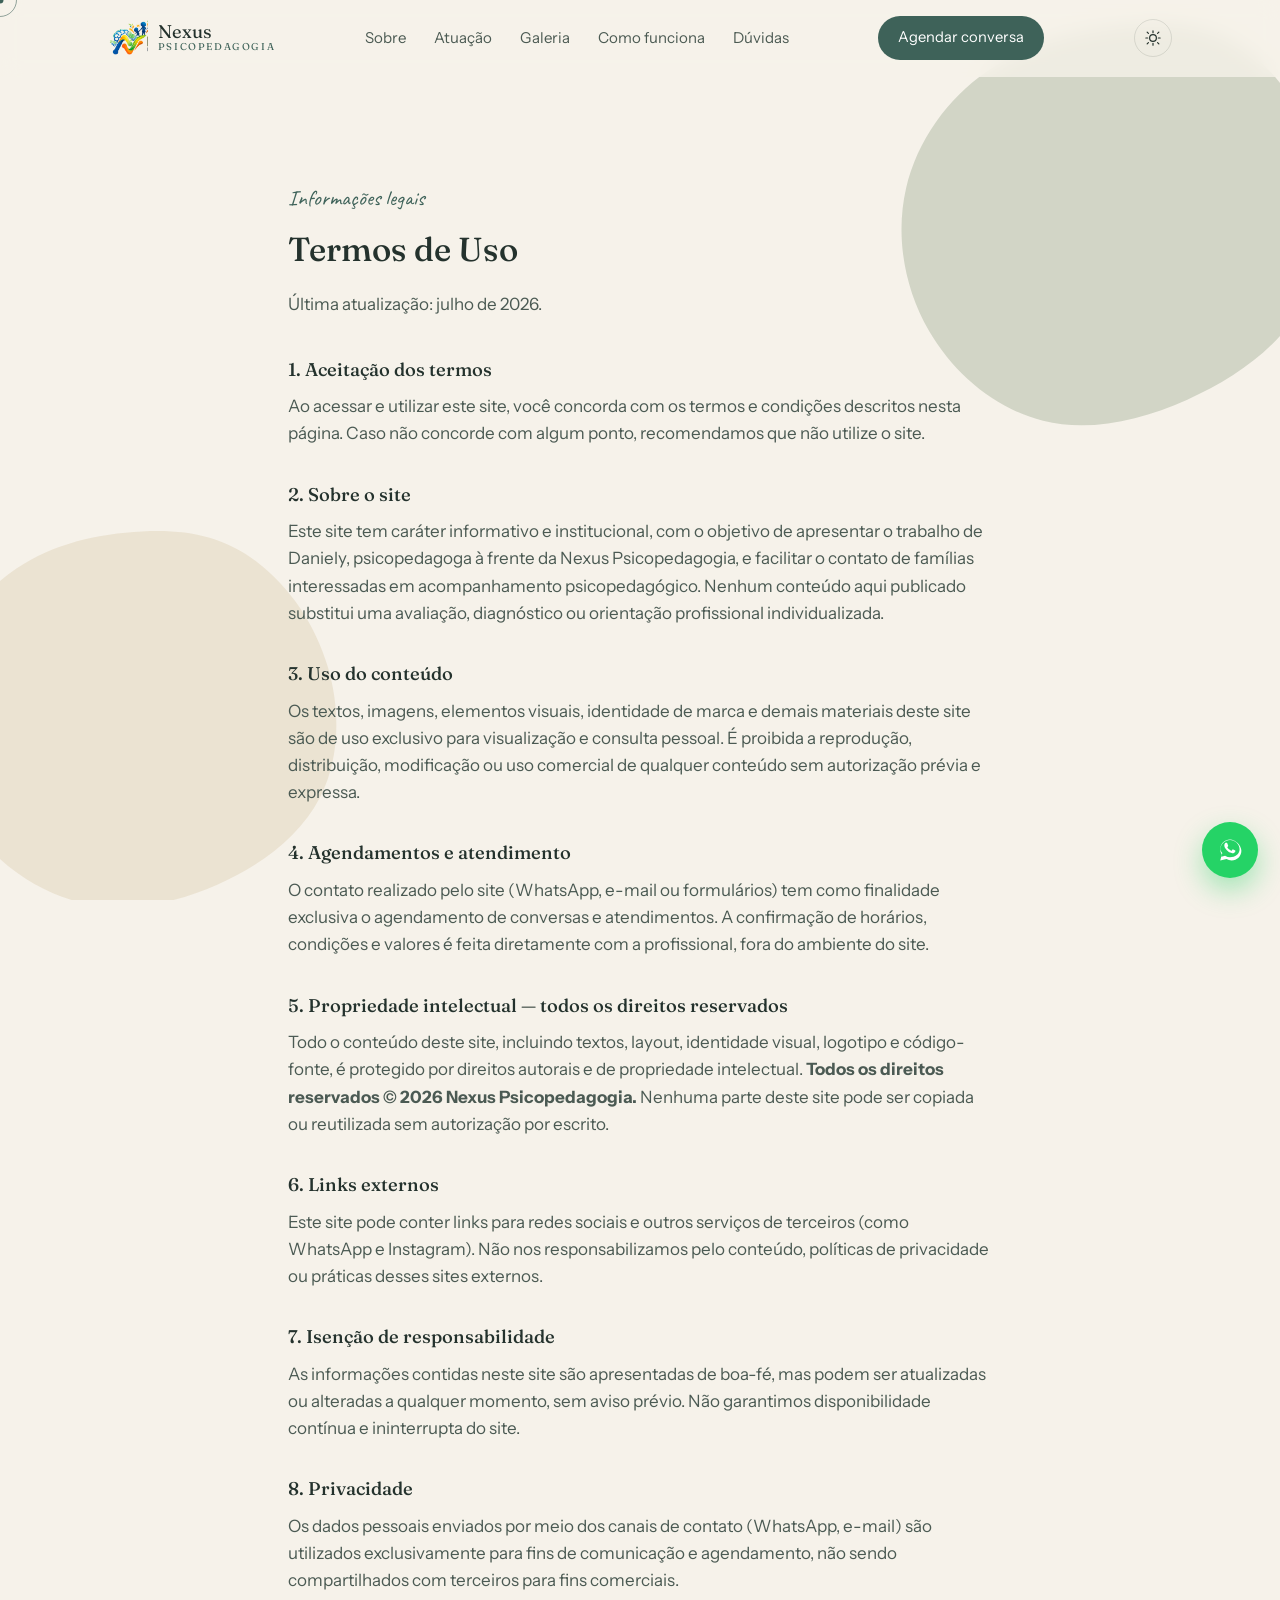
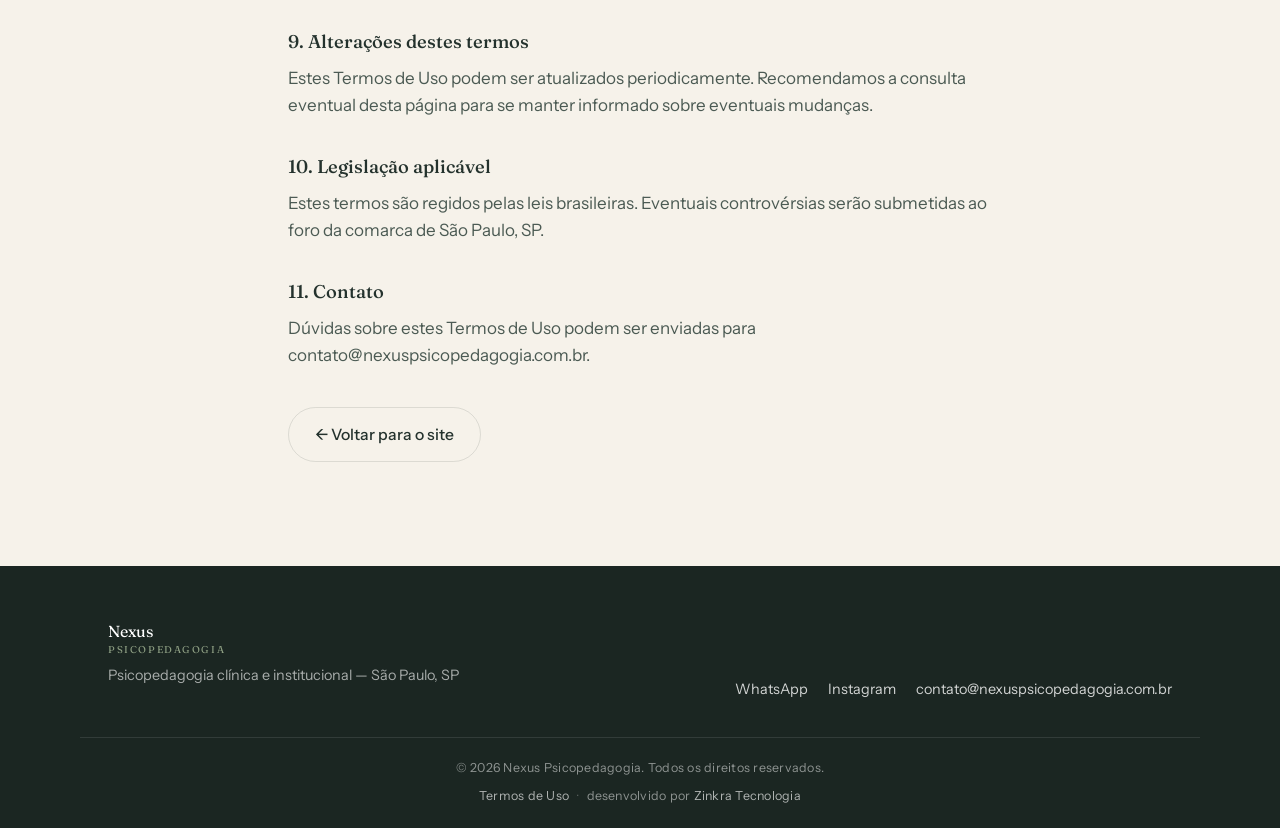
==== commit fcde6cbf: "Melhora carrossel de depoimentos e reorganiza rodapé - Adiciona setas de navegação visíveis no carro" ====
--- a/termos-de-uso.html
+++ b/termos-de-uso.html
@@ -164,7 +164,12 @@
     </div>
   </div>
   <div class="footer-credit">
-    © 2026 Nexus Psicopedagogia. Todos os direitos reservados. · <a href="termos-de-uso.html">Termos de Uso</a> · desenvolvido por <a href="https://zinkra.com.br" target="_blank" rel="noopener">Zinkra Tecnologia</a>
+    <p class="footer-copyright">© 2026 Nexus Psicopedagogia. Todos os direitos reservados.</p>
+    <div class="footer-links">
+      <a href="termos-de-uso.html">Termos de Uso</a>
+      <span class="footer-dot" aria-hidden="true">·</span>
+      <span>desenvolvido por <a href="https://zinkra.com.br" target="_blank" rel="noopener">Zinkra Tecnologia</a></span>
+    </div>
   </div>
 </footer>
 
--- a/style.css
+++ b/style.css
@@ -320,9 +320,13 @@
 .footer-contact a{ font-size:.9rem; color:rgba(255,255,255,.8); }
 .footer-contact a:hover{ color:#fff; }
 .footer-credit{
+  display:flex; flex-direction:column; align-items:center; gap:8px;
   text-align:center; font-size:.78rem; color:rgba(255,255,255,.5);
-  padding:18px 0; letter-spacing:.02em;
-}
+  padding:20px 0 22px; letter-spacing:.02em;
+}
+.footer-credit p.footer-copyright{ margin:0; color:rgba(255,255,255,.5); font-size:.78rem; }
+.footer-links{ display:flex; align-items:center; gap:8px; flex-wrap:wrap; justify-content:center; }
+.footer-dot{ opacity:.5; }
 .footer-credit a{ color:rgba(255,255,255,.65); transition:color .2s ease; }
 .footer-credit a:hover{ color:#fff; }
 
@@ -425,10 +429,14 @@
 .magnetic{ transition:transform .25s cubic-bezier(.2,.9,.3,1.3), background .25s ease, box-shadow .25s ease; }
 
 /* ---------- quotes carousel ---------- */
-.quotes-carousel{ margin-top:44px; position:relative; overflow:hidden; }
+.quotes-carousel{
+  margin:44px auto 0; position:relative;
+  max-width:756px; padding:0 58px;
+}
+.quotes-viewport{ overflow:hidden; }
 .quotes-track{ display:flex; transition:transform .6s cubic-bezier(.65,0,.35,1); }
 .quotes-track .quote{
-  flex:0 0 100%; max-width:640px; margin:0 auto; background:var(--paper);
+  flex:0 0 100%; margin:0; background:var(--paper);
   border-radius:20px; padding:40px 44px; border:1px solid var(--line); text-align:center;
 }
 .quote-mark{ color:var(--sage); margin:0 auto 14px; }
@@ -436,12 +444,28 @@
   font-family:var(--display); font-size:1.25rem; color:var(--ink); font-style:italic; margin-bottom:16px;
 }
 .quotes-track .quote cite{ font-size:.82rem; color:var(--ink-soft); font-style:normal; }
+.quotes-arrow{
+  position:absolute; top:calc(50% - 22px); transform:translateY(-50%); z-index:2;
+  width:44px; height:44px; border-radius:50%; border:1px solid var(--line);
+  background:var(--paper); color:var(--ink); font-size:1.4rem; line-height:1; cursor:pointer;
+  display:flex; align-items:center; justify-content:center;
+  box-shadow:0 10px 24px rgba(36,50,45,.12);
+  transition:background .2s ease, color .2s ease, border-color .2s ease, transform .2s ease;
+}
+.quotes-arrow:hover{ background:var(--teal); color:#fff; border-color:var(--teal); transform:translateY(-50%) scale(1.07); }
+.quotes-prev{ left:0; }
+.quotes-next{ right:0; }
 .quotes-dots{ display:flex; justify-content:center; gap:10px; margin-top:26px; }
 .quotes-dots button{
   width:9px; height:9px; border-radius:50%; border:none; background:var(--line); cursor:pointer;
   transition:background .25s ease, transform .25s ease;
 }
 .quotes-dots button.active{ background:var(--teal); transform:scale(1.3); }
+@media (max-width:560px){
+  .quotes-carousel{ padding:0 46px; }
+  .quotes-arrow{ width:36px; height:36px; font-size:1.2rem; }
+  .quotes-track .quote{ padding:32px 24px; }
+}
 
 /* ---------- gallery feature carousel ---------- */
 .gallery-feature{
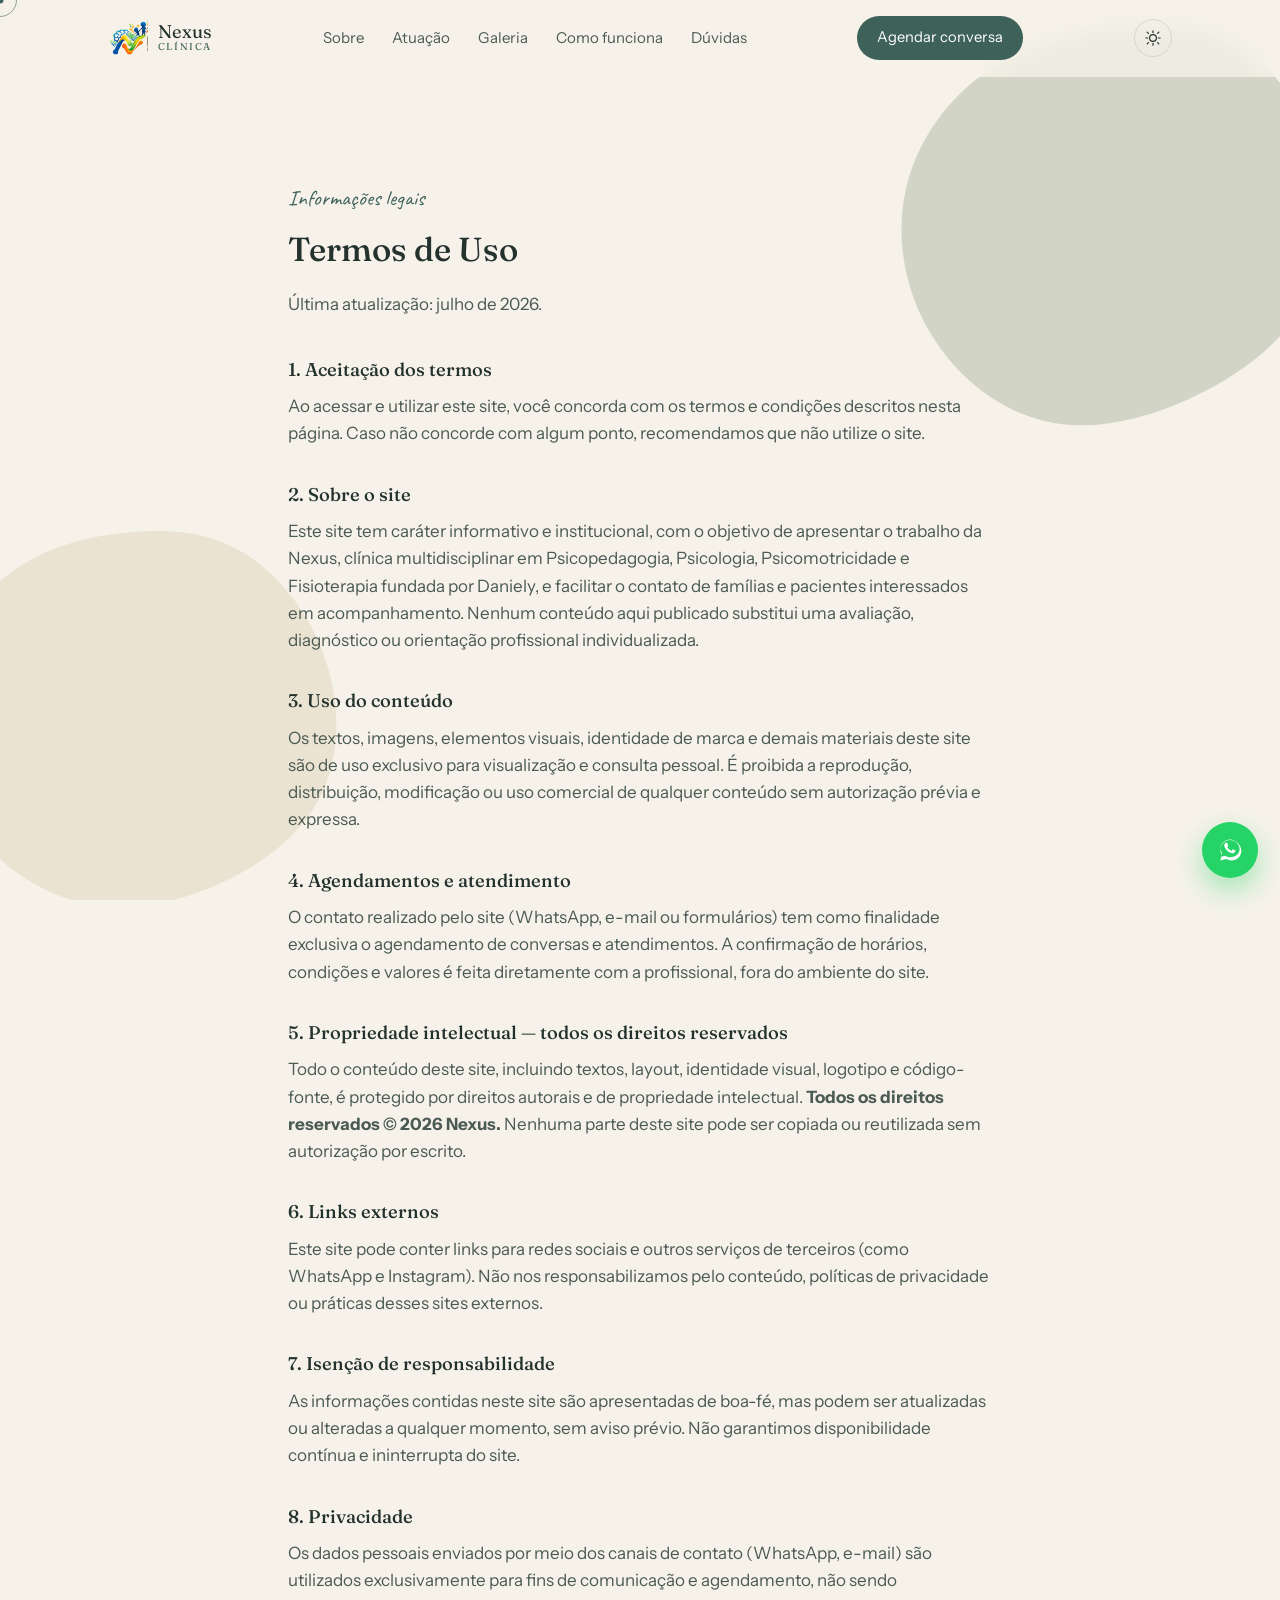
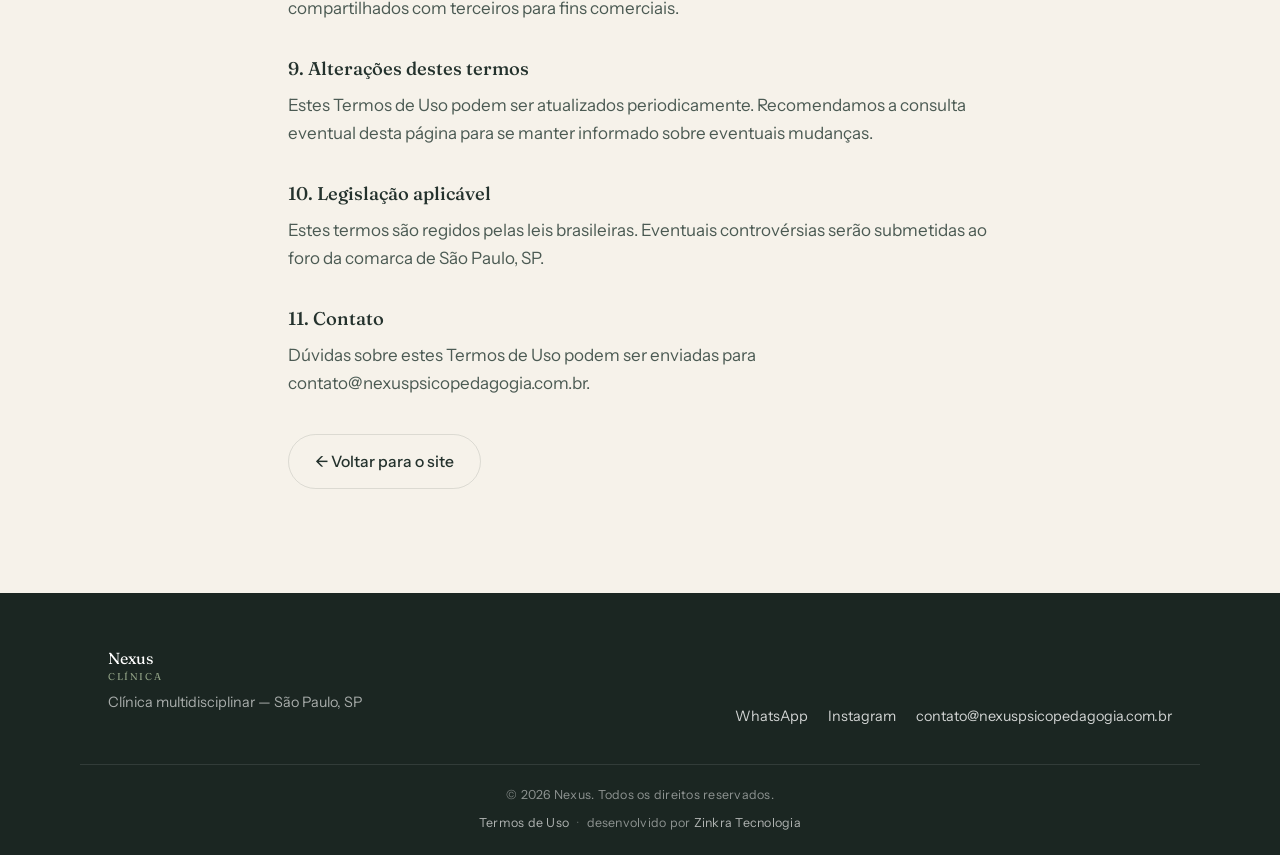
==== commit 7bbdefb2: "Reposiciona site como Nexus Clinica Multidisciplinar Nexus deixa de ser site solo da Daniely psicope" ====
--- a/termos-de-uso.html
+++ b/termos-de-uso.html
@@ -3,23 +3,23 @@
 <head>
 <meta charset="UTF-8">
 <meta name="viewport" content="width=device-width, initial-scale=1.0">
-<title>Termos de Uso | Nexus Psicopedagogia</title>
-<meta name="description" content="Termos de uso e direitos reservados do site Nexus Psicopedagogia.">
+<title>Termos de Uso | Nexus</title>
+<meta name="description" content="Termos de uso e direitos reservados do site Nexus.">
 <meta name="robots" content="index, follow">
 <link rel="canonical" href="https://www.nexuspsicopedagogia.com.br/termos-de-uso.html">
 <meta name="theme-color" content="#4F7A5E">
 
 <meta property="og:type" content="website">
-<meta property="og:site_name" content="Nexus Psicopedagogia">
+<meta property="og:site_name" content="Nexus">
 <meta property="og:locale" content="pt_BR">
 <meta property="og:url" content="https://www.nexuspsicopedagogia.com.br/termos-de-uso.html">
-<meta property="og:title" content="Termos de Uso | Nexus Psicopedagogia">
-<meta property="og:description" content="Termos de uso e direitos reservados do site Nexus Psicopedagogia.">
+<meta property="og:title" content="Termos de Uso | Nexus">
+<meta property="og:description" content="Termos de uso e direitos reservados do site Nexus.">
 <meta property="og:image" content="https://www.nexuspsicopedagogia.com.br/assets/og-image.jpg">
 
 <meta name="twitter:card" content="summary_large_image">
-<meta name="twitter:title" content="Termos de Uso | Nexus Psicopedagogia">
-<meta name="twitter:description" content="Termos de uso e direitos reservados do site Nexus Psicopedagogia.">
+<meta name="twitter:title" content="Termos de Uso | Nexus">
+<meta name="twitter:description" content="Termos de uso e direitos reservados do site Nexus.">
 <meta name="twitter:image" content="https://www.nexuspsicopedagogia.com.br/assets/og-image.jpg">
 
 <link rel="icon" type="image/png" sizes="32x32" href="assets/favicon-32.png">
@@ -61,9 +61,9 @@
   <div class="nav-inner">
     <a class="brand" href="index.html">
       <span class="brand-mark">
-        <img src="assets/nexus-icon.png" width="40" height="36" alt="Nexus Psicopedagogia">
+        <img src="assets/nexus-icon.png" width="40" height="36" alt="Nexus — Clínica Multidisciplinar">
       </span>
-      <span class="brand-word">Nexus<em>psicopedagogia</em></span>
+      <span class="brand-word">Nexus<em>clínica</em></span>
     </a>
     <nav class="nav-links">
       <a href="index.html#sobre">Sobre</a>
@@ -96,9 +96,10 @@
 
         <h3>2. Sobre o site</h3>
         <p>Este site tem caráter informativo e institucional, com o objetivo de apresentar o
-        trabalho de Daniely, psicopedagoga à frente da Nexus Psicopedagogia, e facilitar o contato de famílias interessadas em
-        acompanhamento psicopedagógico. Nenhum conteúdo aqui publicado substitui uma avaliação,
-        diagnóstico ou orientação profissional individualizada.</p>
+        trabalho da Nexus, clínica multidisciplinar em Psicopedagogia, Psicologia, Psicomotricidade
+        e Fisioterapia fundada por Daniely, e facilitar o contato de famílias e pacientes interessados
+        em acompanhamento. Nenhum conteúdo aqui publicado substitui uma avaliação, diagnóstico ou
+        orientação profissional individualizada.</p>
 
         <h3>3. Uso do conteúdo</h3>
         <p>Os textos, imagens, elementos visuais, identidade de marca e demais materiais deste
@@ -114,7 +115,7 @@
         <h3>5. Propriedade intelectual — todos os direitos reservados</h3>
         <p>Todo o conteúdo deste site, incluindo textos, layout, identidade visual, logotipo e
         código-fonte, é protegido por direitos autorais e de propriedade intelectual.
-        <strong>Todos os direitos reservados © 2026 Nexus Psicopedagogia.</strong> Nenhuma parte
+        <strong>Todos os direitos reservados © 2026 Nexus.</strong> Nenhuma parte
         deste site pode ser copiada ou reutilizada sem autorização por escrito.</p>
 
         <h3>6. Links externos</h3>
@@ -154,8 +155,8 @@
 <footer class="footer">
   <div class="section-inner footer-inner">
     <div>
-      <span class="brand-word small">Nexus<em>psicopedagogia</em></span>
-      <p>Psicopedagogia clínica e institucional — São Paulo, SP</p>
+      <span class="brand-word small">Nexus<em>clínica</em></span>
+      <p>Clínica multidisciplinar — São Paulo, SP</p>
     </div>
     <div class="footer-contact">
       <a href="https://wa.me/5500000000000" target="_blank" rel="noopener">WhatsApp</a>
@@ -164,7 +165,7 @@
     </div>
   </div>
   <div class="footer-credit">
-    <p class="footer-copyright">© 2026 Nexus Psicopedagogia. Todos os direitos reservados.</p>
+    <p class="footer-copyright">© 2026 Nexus. Todos os direitos reservados.</p>
     <div class="footer-links">
       <a href="termos-de-uso.html">Termos de Uso</a>
       <span class="footer-dot" aria-hidden="true">·</span>
--- a/style.css
+++ b/style.css
@@ -1,5 +1,5 @@
 /* =========================================================
-   Daniely Psicopedagoga — Design tokens
+   Nexus — Clínica Multidisciplinar — Design tokens
    Color: cream #F6F2EA · ink #253530 · slate teal #3E6259
           eucalipto #4F7A5E · sage #8FA084 · sand #E7DCC6
    Type: Fraunces (display) + Instrument Sans (body) + Caveat (signature)
@@ -648,18 +648,6 @@
   .doodle.seen path{ animation:none; stroke-dashoffset:0; opacity:.7; }
 }
 
-/* ---------- instagram ---------- */
-.ig-grid{
-  display:grid; grid-template-columns:repeat(3, 1fr); gap:12px;
-  max-width:600px; margin:0 auto 34px;
-}
-.ig-cell{
-  aspect-ratio:1/1; border-radius:14px; border:1px solid var(--line);
-  background:linear-gradient(160deg, var(--sand) 0%, var(--sage) 100%);
-  display:flex; align-items:center; justify-content:center; color:rgba(36,50,45,.4);
-}
-.ig-note{ text-align:center; font-size:.78rem; color:var(--ink-soft); margin-top:18px; opacity:.75; }
-@media (max-width:520px){ .ig-grid{ grid-template-columns:repeat(3, 1fr); max-width:340px; gap:8px; } }
 
 /* ---------- process timeline progress line ---------- */
 .process{ position:relative; }
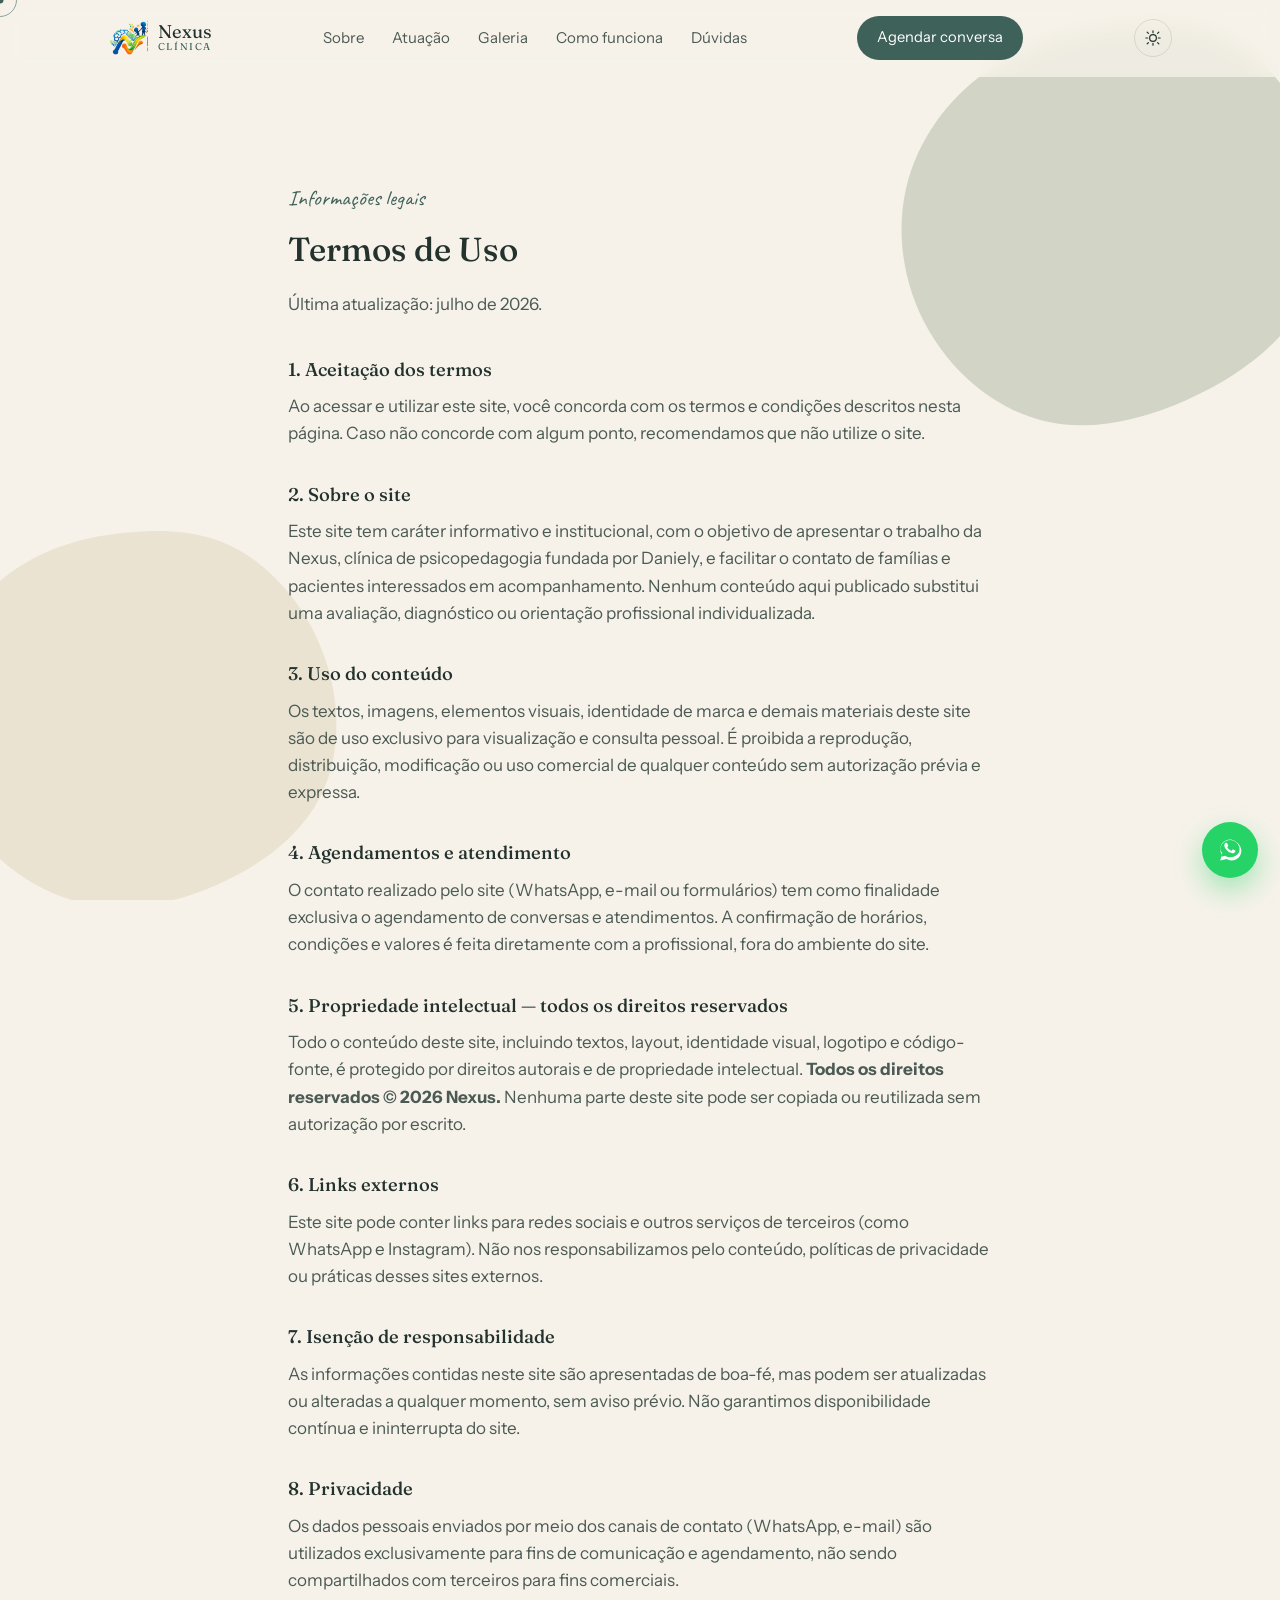
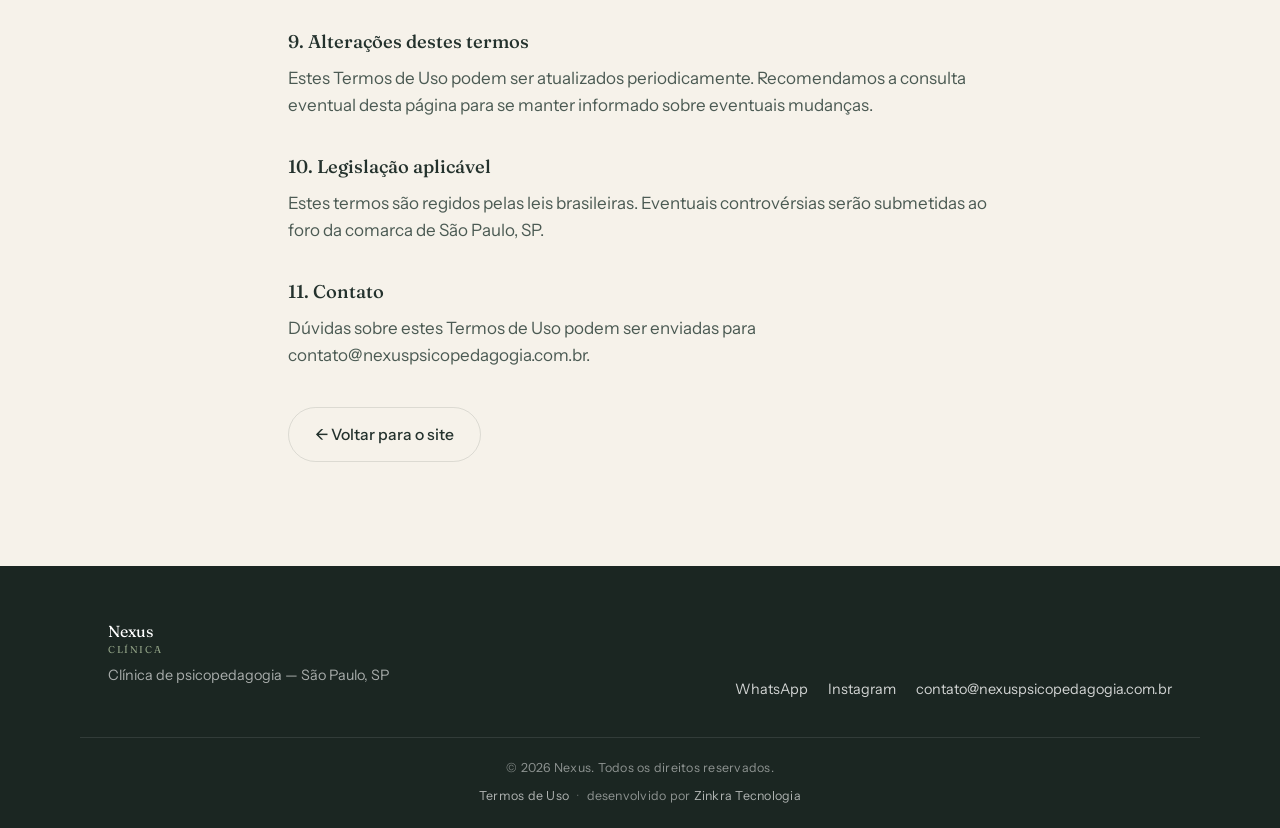
==== commit d63c20e7: "Reposiciona o site como clínica de psicopedagogia Remove Psicologia, Psicomotricidade e Fisioterapia" ====
--- a/termos-de-uso.html
+++ b/termos-de-uso.html
@@ -61,7 +61,7 @@
   <div class="nav-inner">
     <a class="brand" href="index.html">
       <span class="brand-mark">
-        <img src="assets/nexus-icon.png" width="40" height="36" alt="Nexus — Clínica Multidisciplinar">
+        <img src="assets/nexus-icon.png" width="40" height="36" alt="Nexus — Clínica de Psicopedagogia">
       </span>
       <span class="brand-word">Nexus<em>clínica</em></span>
     </a>
@@ -72,7 +72,7 @@
       <a href="index.html#processo">Como funciona</a>
       <a href="index.html#duvidas">Dúvidas</a>
     </nav>
-    <a class="nav-cta" href="https://wa.me/5500000000000" target="_blank" rel="noopener">Agendar conversa</a>
+    <a class="nav-cta" href="https://wa.me/5511966138769" target="_blank" rel="noopener">Agendar conversa</a>
     <button class="theme-toggle" id="themeToggle" aria-label="Alternar modo escuro">
       <svg class="icon-sun" viewBox="0 0 24 24" width="18" height="18"><circle cx="12" cy="12" r="4.5" fill="none" stroke="currentColor" stroke-width="1.6"/><g stroke="currentColor" stroke-width="1.6" stroke-linecap="round"><path d="M12 2.5v2.4M12 19.1v2.4M4.2 4.2l1.7 1.7M18.1 18.1l1.7 1.7M2.5 12h2.4M19.1 12h2.4M4.2 19.8l1.7-1.7M18.1 5.9l1.7-1.7"/></g></svg>
       <svg class="icon-moon" viewBox="0 0 24 24" width="18" height="18"><path fill="currentColor" d="M20 14.5A8.5 8.5 0 019.5 4 8.5 8.5 0 1020 14.5z"/></svg>
@@ -96,8 +96,7 @@
 
         <h3>2. Sobre o site</h3>
         <p>Este site tem caráter informativo e institucional, com o objetivo de apresentar o
-        trabalho da Nexus, clínica multidisciplinar em Psicopedagogia, Psicologia, Psicomotricidade
-        e Fisioterapia fundada por Daniely, e facilitar o contato de famílias e pacientes interessados
+        trabalho da Nexus, clínica de psicopedagogia fundada por Daniely, e facilitar o contato de famílias e pacientes interessados
         em acompanhamento. Nenhum conteúdo aqui publicado substitui uma avaliação, diagnóstico ou
         orientação profissional individualizada.</p>
 
@@ -156,10 +155,10 @@
   <div class="section-inner footer-inner">
     <div>
       <span class="brand-word small">Nexus<em>clínica</em></span>
-      <p>Clínica multidisciplinar — São Paulo, SP</p>
+      <p>Clínica de psicopedagogia — São Paulo, SP</p>
     </div>
     <div class="footer-contact">
-      <a href="https://wa.me/5500000000000" target="_blank" rel="noopener">WhatsApp</a>
+      <a href="https://wa.me/5511966138769" target="_blank" rel="noopener">WhatsApp</a>
       <a href="https://www.instagram.com/daniely.psicopedagoga/" target="_blank" rel="noopener">Instagram</a>
       <a href="mailto:contato@nexuspsicopedagogia.com.br">contato@nexuspsicopedagogia.com.br</a>
     </div>
@@ -174,7 +173,7 @@
   </div>
 </footer>
 
-<a class="wa-float" href="https://wa.me/5500000000000" target="_blank" rel="noopener" aria-label="Conversar no WhatsApp">
+<a class="wa-float" href="https://wa.me/5511966138769" target="_blank" rel="noopener" aria-label="Conversar no WhatsApp">
   <svg viewBox="0 0 32 32" width="26" height="26" fill="currentColor"><path d="M16 3C9.4 3 4 8.4 4 15c0 2.4.7 4.6 1.9 6.5L4 29l7.7-1.8c1.9 1 4 1.6 6.3 1.6 6.6 0 12-5.4 12-12S22.6 3 16 3zm0 21.8c-2 0-3.9-.5-5.6-1.5l-.4-.2-4.6 1.1 1.1-4.5-.3-.4C4.9 17.6 4.2 15.9 4.2 15 4.2 9.1 9.6 3.7 16 3.7S27.8 9.1 27.8 15 22.4 24.8 16 24.8zm6.3-8.4c-.3-.2-2-1-2.3-1.1-.3-.1-.5-.2-.8.2-.2.3-.9 1.1-1.1 1.3-.2.2-.4.3-.7.1-.3-.2-1.4-.5-2.7-1.7-1-.9-1.7-2-1.9-2.3-.2-.3 0-.5.1-.7.1-.1.3-.4.5-.6.2-.2.2-.3.3-.6.1-.2 0-.5 0-.7-.1-.2-.8-1.9-1.1-2.6-.3-.7-.6-.6-.8-.6h-.7c-.2 0-.6.1-.9.4-.3.3-1.2 1.2-1.2 2.9s1.2 3.4 1.4 3.6c.2.2 2.4 3.7 5.8 5.1.8.3 1.4.6 1.9.7.8.3 1.5.2 2.1.1.6-.1 2-.8 2.2-1.6.3-.8.3-1.5.2-1.6-.1-.2-.3-.2-.6-.4z"/></svg>
 </a>
 
--- a/style.css
+++ b/style.css
@@ -228,6 +228,12 @@
   background:linear-gradient(160deg, var(--sand) 0%, var(--sage) 100%);
   display:flex; align-items:center; justify-content:center;
   color:rgba(36,50,45,.55); font-family:var(--display); font-size:1.1rem; text-align:center;
+}
+.portrait-photo{
+  aspect-ratio:4/5; border-radius:var(--radius); overflow:hidden;
+}
+.portrait-photo img{
+  width:100%; height:100%; object-fit:cover; display:block;
 }
 .frame-underline{ position:absolute; bottom:-16px; right:8%; width:70%; height:18px; color:var(--teal); }
 .frame-underline path{ fill:none; stroke:currentColor; stroke-width:4; stroke-linecap:round; }
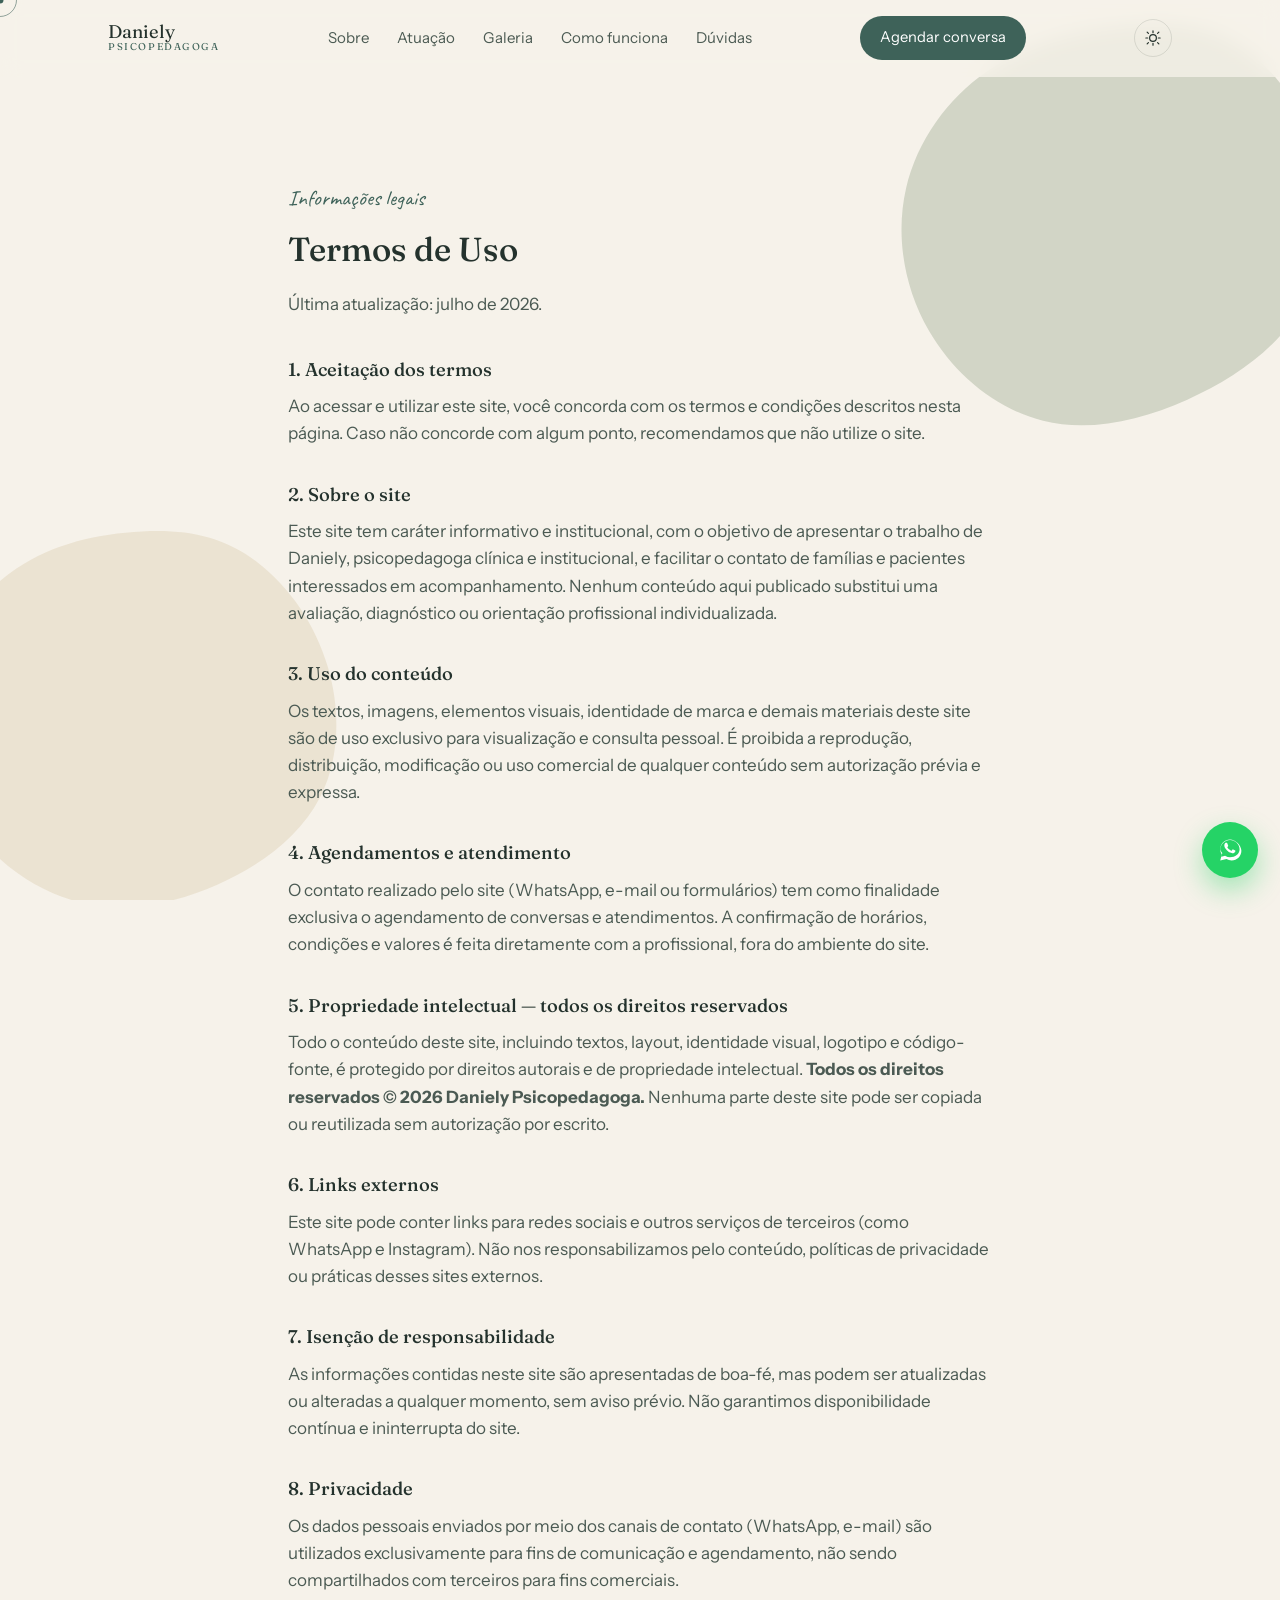
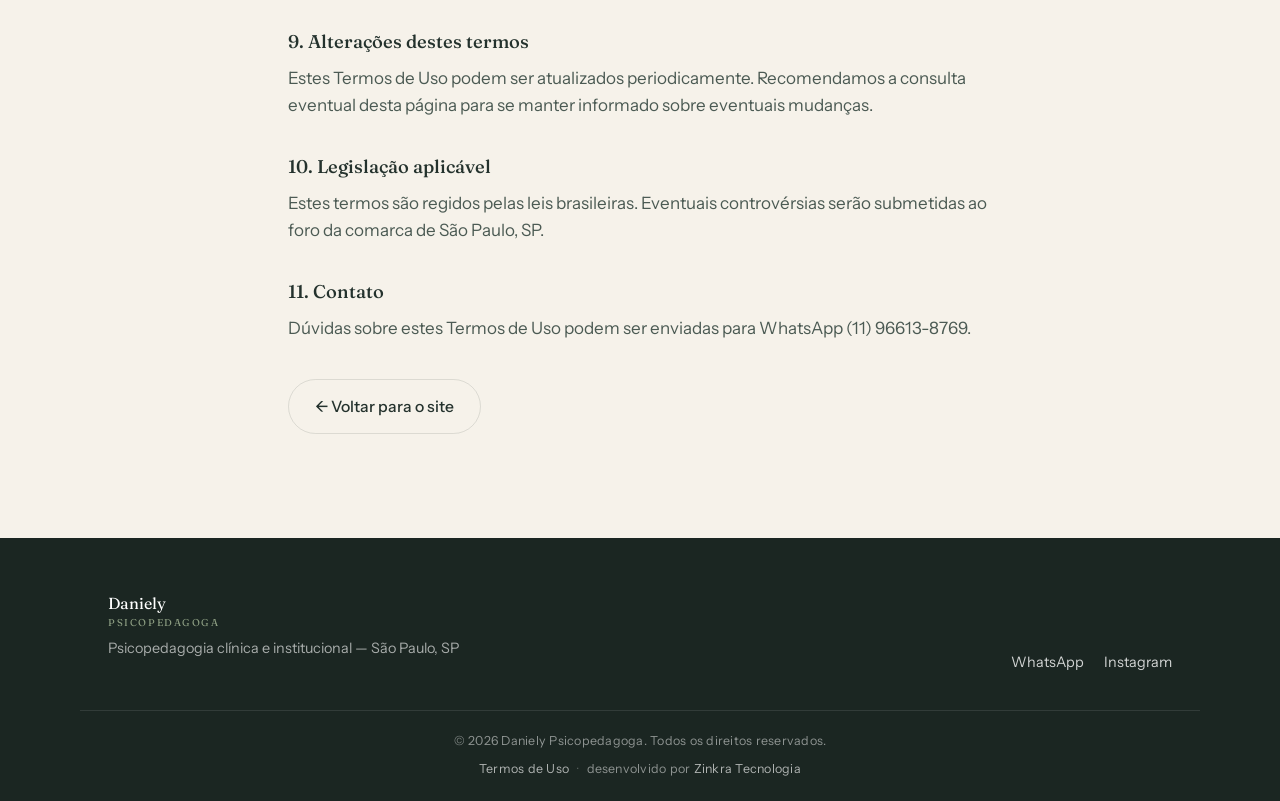
==== commit 5a812f57: "Site passa a ser Daniely Psicopedagoga, sem a marca Nexus Troca Nexus por Daniely Psicopedagoga em t" ====
--- a/termos-de-uso.html
+++ b/termos-de-uso.html
@@ -3,24 +3,24 @@
 <head>
 <meta charset="UTF-8">
 <meta name="viewport" content="width=device-width, initial-scale=1.0">
-<title>Termos de Uso | Nexus</title>
-<meta name="description" content="Termos de uso e direitos reservados do site Nexus.">
+<title>Termos de Uso | Daniely Psicopedagoga</title>
+<meta name="description" content="Termos de uso e direitos reservados do site de Daniely Psicopedagoga.">
 <meta name="robots" content="index, follow">
-<link rel="canonical" href="https://www.nexuspsicopedagogia.com.br/termos-de-uso.html">
+<link rel="canonical" href="https://www.clinicanexus.com.br/termos-de-uso.html">
 <meta name="theme-color" content="#4F7A5E">
 
 <meta property="og:type" content="website">
-<meta property="og:site_name" content="Nexus">
+<meta property="og:site_name" content="Daniely Psicopedagoga">
 <meta property="og:locale" content="pt_BR">
-<meta property="og:url" content="https://www.nexuspsicopedagogia.com.br/termos-de-uso.html">
-<meta property="og:title" content="Termos de Uso | Nexus">
-<meta property="og:description" content="Termos de uso e direitos reservados do site Nexus.">
-<meta property="og:image" content="https://www.nexuspsicopedagogia.com.br/assets/og-image.jpg">
+<meta property="og:url" content="https://www.clinicanexus.com.br/termos-de-uso.html">
+<meta property="og:title" content="Termos de Uso | Daniely Psicopedagoga">
+<meta property="og:description" content="Termos de uso e direitos reservados do site de Daniely Psicopedagoga.">
+<meta property="og:image" content="https://www.clinicanexus.com.br/assets/og-image.jpg">
 
 <meta name="twitter:card" content="summary_large_image">
-<meta name="twitter:title" content="Termos de Uso | Nexus">
-<meta name="twitter:description" content="Termos de uso e direitos reservados do site Nexus.">
-<meta name="twitter:image" content="https://www.nexuspsicopedagogia.com.br/assets/og-image.jpg">
+<meta name="twitter:title" content="Termos de Uso | Daniely Psicopedagoga">
+<meta name="twitter:description" content="Termos de uso e direitos reservados do site de Daniely Psicopedagoga.">
+<meta name="twitter:image" content="https://www.clinicanexus.com.br/assets/og-image.jpg">
 
 <link rel="icon" type="image/png" sizes="32x32" href="assets/favicon-32.png">
 <link rel="icon" type="image/png" sizes="16x16" href="assets/favicon-16.png">
@@ -37,7 +37,7 @@
 
 <!-- PRELOADER -->
 <div class="preloader" id="preloader">
-  <img class="preloader-mark" src="assets/nexus-icon.png" width="88" height="80" alt="">
+  <span class="preloader-mark preloader-word" aria-hidden="true">Daniely</span>
   <div class="preloader-bar"><span id="preloader-fill"></span></div>
 </div>
 
@@ -60,10 +60,7 @@
 <header class="nav" id="nav">
   <div class="nav-inner">
     <a class="brand" href="index.html">
-      <span class="brand-mark">
-        <img src="assets/nexus-icon.png" width="40" height="36" alt="Nexus — Clínica de Psicopedagogia">
-      </span>
-      <span class="brand-word">Nexus<em>clínica</em></span>
+      <span class="brand-word">Daniely<em>psicopedagoga</em></span>
     </a>
     <nav class="nav-links">
       <a href="index.html#sobre">Sobre</a>
@@ -96,7 +93,7 @@
 
         <h3>2. Sobre o site</h3>
         <p>Este site tem caráter informativo e institucional, com o objetivo de apresentar o
-        trabalho da Nexus, clínica de psicopedagogia fundada por Daniely, e facilitar o contato de famílias e pacientes interessados
+        trabalho de Daniely, psicopedagoga clínica e institucional, e facilitar o contato de famílias e pacientes interessados
         em acompanhamento. Nenhum conteúdo aqui publicado substitui uma avaliação, diagnóstico ou
         orientação profissional individualizada.</p>
 
@@ -114,7 +111,7 @@
         <h3>5. Propriedade intelectual — todos os direitos reservados</h3>
         <p>Todo o conteúdo deste site, incluindo textos, layout, identidade visual, logotipo e
         código-fonte, é protegido por direitos autorais e de propriedade intelectual.
-        <strong>Todos os direitos reservados © 2026 Nexus.</strong> Nenhuma parte
+        <strong>Todos os direitos reservados © 2026 Daniely Psicopedagoga.</strong> Nenhuma parte
         deste site pode ser copiada ou reutilizada sem autorização por escrito.</p>
 
         <h3>6. Links externos</h3>
@@ -142,7 +139,7 @@
 
         <h3>11. Contato</h3>
         <p>Dúvidas sobre estes Termos de Uso podem ser enviadas para
-        <a href="mailto:contato@nexuspsicopedagogia.com.br">contato@nexuspsicopedagogia.com.br</a>.</p>
+        <a href="https://wa.me/5511966138769" target="_blank" rel="noopener">WhatsApp (11) 96613-8769</a>.</p>
       </div>
 
       <a class="btn btn-ghost reveal" href="index.html">← Voltar para o site</a>
@@ -154,17 +151,16 @@
 <footer class="footer">
   <div class="section-inner footer-inner">
     <div>
-      <span class="brand-word small">Nexus<em>clínica</em></span>
-      <p>Clínica de psicopedagogia — São Paulo, SP</p>
+      <span class="brand-word small">Daniely<em>psicopedagoga</em></span>
+      <p>Psicopedagogia clínica e institucional — São Paulo, SP</p>
     </div>
     <div class="footer-contact">
       <a href="https://wa.me/5511966138769" target="_blank" rel="noopener">WhatsApp</a>
       <a href="https://www.instagram.com/daniely.psicopedagoga/" target="_blank" rel="noopener">Instagram</a>
-      <a href="mailto:contato@nexuspsicopedagogia.com.br">contato@nexuspsicopedagogia.com.br</a>
     </div>
   </div>
   <div class="footer-credit">
-    <p class="footer-copyright">© 2026 Nexus. Todos os direitos reservados.</p>
+    <p class="footer-copyright">© 2026 Daniely Psicopedagoga. Todos os direitos reservados.</p>
     <div class="footer-links">
       <a href="termos-de-uso.html">Termos de Uso</a>
       <span class="footer-dot" aria-hidden="true">·</span>
--- a/style.css
+++ b/style.css
@@ -1,5 +1,5 @@
 /* =========================================================
-   Nexus — Clínica Multidisciplinar — Design tokens
+   Daniely Psicopedagoga — Design tokens
    Color: cream #F6F2EA · ink #253530 · slate teal #3E6259
           eucalipto #4F7A5E · sage #8FA084 · sand #E7DCC6
    Type: Fraunces (display) + Instrument Sans (body) + Caveat (signature)
@@ -398,8 +398,9 @@
   transition:opacity .6s ease, visibility .6s ease;
 }
 .preloader.done{ opacity:0; visibility:hidden; pointer-events:none; }
+.preloader-word{ font-family:var(--display); font-style:italic; font-weight:500; font-size:2.6rem; color:var(--teal); line-height:1; }
 .preloader-mark{
-  width:88px; height:auto; opacity:0; transform:scale(.8);
+  width:auto; height:auto; opacity:0; transform:scale(.8);
   animation:preloader-pop .7s cubic-bezier(.2,.9,.3,1.3) forwards;
 }
 @keyframes preloader-pop{ to{ opacity:1; transform:scale(1); } }
